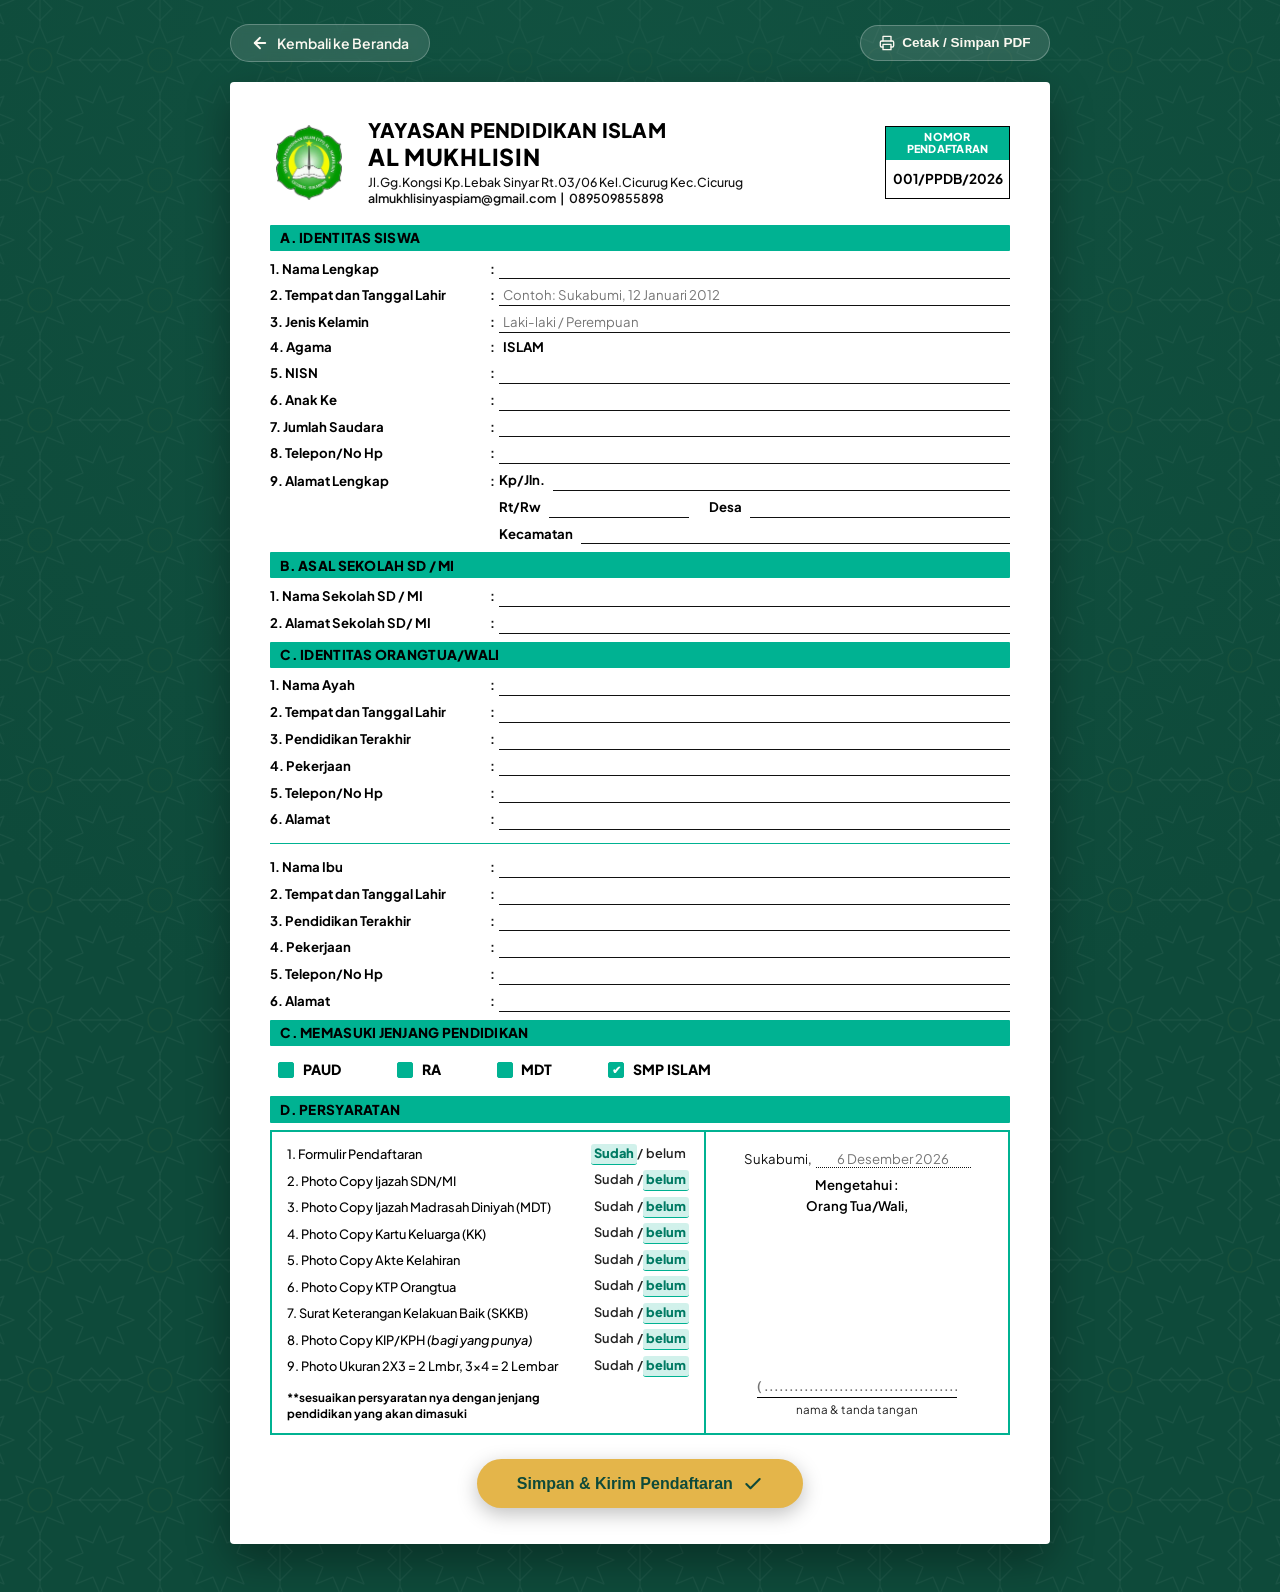
==== src/page2/isiFormulir.html @ 401a6e18 "feat: implement responsive landing page, transition page, and PPDB registration form" ====
<!DOCTYPE html>
<html lang="id">
<head>
  <meta charset="UTF-8">
  <meta name="viewport" content="width=device-width, initial-scale=1.0">
  <title>Formulir Pendaftaran - Yayasan Pendidikan Islam Al Mukhlisin</title>
  
  <!-- Favicon -->
  <link rel="icon" type="image/png" href="../../asset/img/logo.png">

  <!-- Google Fonts: Plus Jakarta Sans -->
  <link rel="preconnect" href="https://fonts.googleapis.com">
  <link rel="preconnect" href="https://fonts.gstatic.com" crossorigin>
  <link href="https://fonts.googleapis.com/css2?family=Plus+Jakarta+Sans:wght@400;500;600;700;800;900&display=swap" rel="stylesheet">

  <!-- CSS Eksternal (style2.css) -->
  <link rel="stylesheet" href="../css/style2.css">
</head>
<body>

  <!-- Top Action Bar (Navigasi Kembali & Tombol Cetak) -->
  <div class="top-action-bar">
    <a href="pendaftaran.html?to=index" class="btn-nav-back">
      <svg width="18" height="18" viewBox="0 0 24 24" fill="none" stroke="currentColor" stroke-width="2.5" stroke-linecap="round" stroke-linejoin="round">
        <line x1="19" y1="12" x2="5" y2="12"></line>
        <polyline points="12 19 5 12 12 5"></polyline>
      </svg>
      <span>Kembali ke Beranda</span>
    </a>

    <div class="top-right-actions">
      <button type="button" class="btn-print" onclick="window.print()">
        <svg width="16" height="16" viewBox="0 0 24 24" fill="none" stroke="currentColor" stroke-width="2" stroke-linecap="round" stroke-linejoin="round">
          <polyline points="6 9 6 2 18 2 18 9"></polyline>
          <path d="M6 18H4a2 2 0 0 1-2-2v-5a2 2 0 0 1 2-2h16a2 2 0 0 1 2 2v5a2 2 0 0 1-2 2h-2"></path>
          <rect x="6" y="14" width="12" height="8"></rect>
        </svg>
        <span>Cetak / Simpan PDF</span>
      </button>
    </div>
  </div>

  <!-- Formulir Fisik (Kertas Putih 1:1 Sesuai Format Gambar) -->
  <form id="ppdbPaperForm" class="paper-form">

    <!-- =======================================================================
         KOP FORMULIR
         ======================================================================= -->
    <header class="kop-header">
      <!-- Logo Yayasan (Kiri) -->
      <div class="kop-logo-box">
        <img
          src="../../asset/img/logo.png"
          alt="Logo Yayasan Al Mukhlisin"
          class="kop-logo"
          onerror="this.onerror=null; this.src='../../asset/img/logo_clean.png';"
        >
      </div>

      <!-- Teks KOP (Rata Kiri di Sebelah Logo Sesuai Gambar) -->
      <div class="kop-text-box">
        <h1 class="kop-title-1">YAYASAN PENDIDIKAN ISLAM</h1>
        <h2 class="kop-title-2">AL MUKHLISIN</h2>
        <p class="kop-address">Jl.Gg.Kongsi Kp.Lebak Sinyar Rt.03/06 Kel.Cicurug Kec.Cicurug</p>
        <p class="kop-contact">almukhlisinyaspiam@gmail.com &nbsp;|&nbsp; 089509855898</p>
      </div>

      <!-- Kotak Nomor Pendaftaran (Kanan) -->
      <div class="kop-no-box">
        <div class="kop-no-title">NOMOR<br>PENDAFTARAN</div>
        <div class="kop-no-field">
          <input type="text" id="noPendaftaran" name="noPendaftaran" class="kop-no-input" placeholder="Otomatis" value="001/PPDB/2026">
        </div>
      </div>
    </header>

    <!-- =======================================================================
         A. IDENTITAS SISWA
         ======================================================================= -->
    <div class="section-banner">A. IDENTITAS SISWA</div>
    <div class="form-table">
      <!-- 1. Nama Lengkap -->
      <div class="form-row">
        <div class="form-num-label">1. Nama Lengkap</div>
        <div class="form-colon">:</div>
        <div class="form-input-cell">
          <input type="text" id="namaSiswa" name="namaSiswa" class="line-input" required>
        </div>
      </div>

      <!-- 2. Tempat dan Tanggal Lahir -->
      <div class="form-row">
        <div class="form-num-label">2. Tempat dan Tanggal Lahir</div>
        <div class="form-colon">:</div>
        <div class="form-input-cell">
          <input type="text" id="ttlSiswa" name="ttlSiswa" class="line-input" placeholder="Contoh: Sukabumi, 12 Januari 2012" required>
        </div>
      </div>

      <!-- 3. Jenis Kelamin -->
      <div class="form-row">
        <div class="form-num-label">3. Jenis Kelamin</div>
        <div class="form-colon">:</div>
        <div class="form-input-cell">
          <input type="text" id="jkSiswa" name="jkSiswa" class="line-input" placeholder="Laki-laki / Perempuan" required>
        </div>
      </div>

      <!-- 4. Agama -->
      <div class="form-row">
        <div class="form-num-label">4. Agama</div>
        <div class="form-colon">:</div>
        <div class="form-input-cell">
          <span class="line-static">ISLAM</span>
        </div>
      </div>

      <!-- 5. NISN -->
      <div class="form-row">
        <div class="form-num-label">5. NISN</div>
        <div class="form-colon">:</div>
        <div class="form-input-cell">
          <input type="text" id="nisnSiswa" name="nisnSiswa" class="line-input">
        </div>
      </div>

      <!-- 6. Anak Ke -->
      <div class="form-row">
        <div class="form-num-label">6. Anak Ke</div>
        <div class="form-colon">:</div>
        <div class="form-input-cell">
          <input type="text" id="anakKe" name="anakKe" class="line-input">
        </div>
      </div>

      <!-- 7. Jumlah Saudara -->
      <div class="form-row">
        <div class="form-num-label">7. Jumlah Saudara</div>
        <div class="form-colon">:</div>
        <div class="form-input-cell">
          <input type="text" id="jmlSaudara" name="jmlSaudara" class="line-input">
        </div>
      </div>

      <!-- 8. Telepon/No Hp -->
      <div class="form-row">
        <div class="form-num-label">8. Telepon/No Hp</div>
        <div class="form-colon">:</div>
        <div class="form-input-cell">
          <input type="tel" id="telpSiswa" name="telpSiswa" class="line-input" required>
        </div>
      </div>

      <!-- 9. Alamat Lengkap -->
      <div class="form-row" style="align-items: flex-start;">
        <div class="form-num-label" style="padding-top: 0.15rem;">9. Alamat Lengkap</div>
        <div class="form-colon" style="padding-top: 0.15rem;">:</div>
        <div class="form-input-cell">
          <div class="address-subrows">
            <div class="address-subrow">
              <span class="addr-label">Kp/Jln.</span>
              <input type="text" id="alamatKpJln" name="alamatKpJln" class="line-input" required>
            </div>
            <div class="address-subrow">
              <span class="addr-label">Rt/Rw</span>
              <input type="text" id="alamatRtRw" name="alamatRtRw" class="line-input line-rtrw">
              <span class="addr-label addr-label-desa">Desa</span>
              <input type="text" id="alamatDesa" name="alamatDesa" class="line-input" required>
            </div>
            <div class="address-subrow">
              <span class="addr-label">Kecamatan</span>
              <input type="text" id="alamatKec" name="alamatKec" class="line-input" required>
            </div>
          </div>
        </div>
      </div>
    </div>

    <!-- =======================================================================
         B. ASAL SEKOLAH SD / MI
         ======================================================================= -->
    <div class="section-banner">B. ASAL SEKOLAH SD / MI</div>
    <div class="form-table">
      <div class="form-row">
        <div class="form-num-label">1. Nama Sekolah SD / MI</div>
        <div class="form-colon">:</div>
        <div class="form-input-cell">
          <input type="text" id="asalSekolahNama" name="asalSekolahNama" class="line-input">
        </div>
      </div>
      <div class="form-row">
        <div class="form-num-label">2. Alamat Sekolah SD/ MI</div>
        <div class="form-colon">:</div>
        <div class="form-input-cell">
          <input type="text" id="asalSekolahAlamat" name="asalSekolahAlamat" class="line-input">
        </div>
      </div>
    </div>

    <!-- =======================================================================
         C. IDENTITAS ORANGTUA/WALI
         ======================================================================= -->
    <div class="section-banner">C. IDENTITAS ORANGTUA/WALI</div>
    <div class="form-table">
      <!-- Ayah -->
      <div class="form-row">
        <div class="form-num-label">1. Nama Ayah</div>
        <div class="form-colon">:</div>
        <div class="form-input-cell">
          <input type="text" id="namaAyah" name="namaAyah" class="line-input" required>
        </div>
      </div>
      <div class="form-row">
        <div class="form-num-label">2. Tempat dan Tanggal Lahir</div>
        <div class="form-colon">:</div>
        <div class="form-input-cell">
          <input type="text" id="ttlAyah" name="ttlAyah" class="line-input">
        </div>
      </div>
      <div class="form-row">
        <div class="form-num-label">3. Pendidikan Terakhir</div>
        <div class="form-colon">:</div>
        <div class="form-input-cell">
          <input type="text" id="pendidikanAyah" name="pendidikanAyah" class="line-input">
        </div>
      </div>
      <div class="form-row">
        <div class="form-num-label">4. Pekerjaan</div>
        <div class="form-colon">:</div>
        <div class="form-input-cell">
          <input type="text" id="pekerjaanAyah" name="pekerjaanAyah" class="line-input">
        </div>
      </div>
      <div class="form-row">
        <div class="form-num-label">5. Telepon/No Hp</div>
        <div class="form-colon">:</div>
        <div class="form-input-cell">
          <input type="tel" id="telpAyah" name="telpAyah" class="line-input" required>
        </div>
      </div>
      <div class="form-row">
        <div class="form-num-label">6. Alamat</div>
        <div class="form-colon">:</div>
        <div class="form-input-cell">
          <input type="text" id="alamatAyah" name="alamatAyah" class="line-input">
        </div>
      </div>

      <!-- Garis Pemisah Teal Antara Ayah & Ibu Sesuai Gambar -->
      <hr class="parent-divider">

      <!-- Ibu -->
      <div class="form-row">
        <div class="form-num-label">1. Nama Ibu</div>
        <div class="form-colon">:</div>
        <div class="form-input-cell">
          <input type="text" id="namaIbu" name="namaIbu" class="line-input" required>
        </div>
      </div>
      <div class="form-row">
        <div class="form-num-label">2. Tempat dan Tanggal Lahir</div>
        <div class="form-colon">:</div>
        <div class="form-input-cell">
          <input type="text" id="ttlIbu" name="ttlIbu" class="line-input">
        </div>
      </div>
      <div class="form-row">
        <div class="form-num-label">3. Pendidikan Terakhir</div>
        <div class="form-colon">:</div>
        <div class="form-input-cell">
          <input type="text" id="pendidikanIbu" name="pendidikanIbu" class="line-input">
        </div>
      </div>
      <div class="form-row">
        <div class="form-num-label">4. Pekerjaan</div>
        <div class="form-colon">:</div>
        <div class="form-input-cell">
          <input type="text" id="pekerjaanIbu" name="pekerjaanIbu" class="line-input">
        </div>
      </div>
      <div class="form-row">
        <div class="form-num-label">5. Telepon/No Hp</div>
        <div class="form-colon">:</div>
        <div class="form-input-cell">
          <input type="tel" id="telpIbu" name="telpIbu" class="line-input">
        </div>
      </div>
      <div class="form-row">
        <div class="form-num-label">6. Alamat</div>
        <div class="form-colon">:</div>
        <div class="form-input-cell">
          <input type="text" id="alamatIbu" name="alamatIbu" class="line-input">
        </div>
      </div>
    </div>

    <!-- =======================================================================
         C. MEMASUKI JENJANG PENDIDIKAN
         ======================================================================= -->
    <div class="section-banner">C. MEMASUKI JENJANG PENDIDIKAN</div>
    <div class="jenjang-checkbox-row">
      <label class="jenjang-item">
        <input type="checkbox" name="jenjang[]" value="PAUD" class="jenjang-checkbox">
        <span class="teal-square"></span>
        <span class="jenjang-text">PAUD</span>
      </label>
      <label class="jenjang-item">
        <input type="checkbox" name="jenjang[]" value="RA" class="jenjang-checkbox">
        <span class="teal-square"></span>
        <span class="jenjang-text">RA</span>
      </label>
      <label class="jenjang-item">
        <input type="checkbox" name="jenjang[]" value="MDT" class="jenjang-checkbox">
        <span class="teal-square"></span>
        <span class="jenjang-text">MDT</span>
      </label>
      <label class="jenjang-item">
        <input type="checkbox" name="jenjang[]" value="SMP ISLAM" class="jenjang-checkbox" checked>
        <span class="teal-square"></span>
        <span class="jenjang-text">SMP ISLAM</span>
      </label>
    </div>

    <!-- =======================================================================
         D. PERSYARATAN & TANDA TANGAN (BINGKAI TEAL 1:1)
         ======================================================================= -->
    <div class="section-banner">D. PERSYARATAN</div>
    <div class="persyaratan-wrapper">
      
      <!-- Kolom Kiri: Daftar Persyaratan Dokumen -->
      <div class="persyaratan-list-col">
        <div class="persyaratan-items-box">
          <div class="syarat-item">
            <span class="syarat-name">1. Formulir Pendaftaran</span>
            <div class="syarat-status-group" data-target="syarat_1">
              <input type="hidden" name="syarat_1" id="syarat_1" value="Sudah">
              <span class="status-choice active" data-val="Sudah">Sudah</span>/<span class="status-choice" data-val="belum">belum</span>
            </div>
          </div>
          <div class="syarat-item">
            <span class="syarat-name">2. Photo Copy Ijazah SDN/MI</span>
            <div class="syarat-status-group" data-target="syarat_2">
              <input type="hidden" name="syarat_2" id="syarat_2" value="belum">
              <span class="status-choice" data-val="Sudah">Sudah</span>/<span class="status-choice active" data-val="belum">belum</span>
            </div>
          </div>
          <div class="syarat-item">
            <span class="syarat-name">3. Photo Copy Ijazah Madrasah Diniyah (MDT)</span>
            <div class="syarat-status-group" data-target="syarat_3">
              <input type="hidden" name="syarat_3" id="syarat_3" value="belum">
              <span class="status-choice" data-val="Sudah">Sudah</span>/<span class="status-choice active" data-val="belum">belum</span>
            </div>
          </div>
          <div class="syarat-item">
            <span class="syarat-name">4. Photo Copy Kartu Keluarga (KK)</span>
            <div class="syarat-status-group" data-target="syarat_4">
              <input type="hidden" name="syarat_4" id="syarat_4" value="belum">
              <span class="status-choice" data-val="Sudah">Sudah</span>/<span class="status-choice active" data-val="belum">belum</span>
            </div>
          </div>
          <div class="syarat-item">
            <span class="syarat-name">5. Photo Copy Akte Kelahiran</span>
            <div class="syarat-status-group" data-target="syarat_5">
              <input type="hidden" name="syarat_5" id="syarat_5" value="belum">
              <span class="status-choice" data-val="Sudah">Sudah</span>/<span class="status-choice active" data-val="belum">belum</span>
            </div>
          </div>
          <div class="syarat-item">
            <span class="syarat-name">6. Photo Copy KTP Orangtua</span>
            <div class="syarat-status-group" data-target="syarat_6">
              <input type="hidden" name="syarat_6" id="syarat_6" value="belum">
              <span class="status-choice" data-val="Sudah">Sudah</span>/<span class="status-choice active" data-val="belum">belum</span>
            </div>
          </div>
          <div class="syarat-item">
            <span class="syarat-name">7. Surat Keterangan Kelakuan Baik (SKKB)</span>
            <div class="syarat-status-group" data-target="syarat_7">
              <input type="hidden" name="syarat_7" id="syarat_7" value="belum">
              <span class="status-choice" data-val="Sudah">Sudah</span>/<span class="status-choice active" data-val="belum">belum</span>
            </div>
          </div>
          <div class="syarat-item">
            <span class="syarat-name">8. Photo Copy KIP/KPH <em>(bagi yang punya)</em></span>
            <div class="syarat-status-group" data-target="syarat_8">
              <input type="hidden" name="syarat_8" id="syarat_8" value="belum">
              <span class="status-choice" data-val="Sudah">Sudah</span>/<span class="status-choice active" data-val="belum">belum</span>
            </div>
          </div>
          <div class="syarat-item">
            <span class="syarat-name">9. Photo Ukuran 2X3 = 2 Lmbr, 3x4 = 2 Lembar</span>
            <div class="syarat-status-group" data-target="syarat_9">
              <input type="hidden" name="syarat_9" id="syarat_9" value="belum">
              <span class="status-choice" data-val="Sudah">Sudah</span>/<span class="status-choice active" data-val="belum">belum</span>
            </div>
          </div>
        </div>

        <p class="syarat-note">
          **sesuaikan persyaratan nya dengan jenjang<br>pendidikan yang akan dimasuki
        </p>
      </div>

      <!-- Kolom Kanan: Pengesahan & Tanda Tangan Orang Tua/Wali -->
      <div class="signature-col">
        <div class="ttd-header-group">
          <div class="ttd-date-row">
            <span>Sukabumi, </span>
            <input type="text" id="ttdTanggal" name="ttdTanggal" class="ttd-date-input" placeholder="................................ 2026">
          </div>
          <p class="ttd-title">Mengetahui :</p>
          <p class="ttd-role">Orang Tua/Wali,</p>
        </div>

        <div class="ttd-space"></div>

        <div class="ttd-footer-group">
          <input type="text" id="ttdNamaOrtu" name="ttdNamaOrtu" class="ttd-name-input" placeholder="( .................................................... )">
          <hr class="ttd-line">
          <span class="ttd-caption">nama &amp; tanda tangan</span>
        </div>
      </div>

    </div>

    <!-- Tombol Kirim Formulir Online di Bawah Kertas (Tersembunyi Saat Dicetak) -->
    <div class="form-footer-actions">
      <button type="submit" class="btn-submit-form">
        <span>Simpan &amp; Kirim Pendaftaran</span>
        <svg width="20" height="20" viewBox="0 0 24 24" fill="none" stroke="currentColor" stroke-width="2.5" stroke-linecap="round" stroke-linejoin="round">
          <polyline points="20 6 9 17 4 12"></polyline>
        </svg>
      </button>
    </div>

  </form>

  <!-- JavaScript Eksternal (page2.js) -->
  <script src="../js/page2.js"></script>
</body>
</html>
---- src/css/style2.css ----
/* ==========================================================================
   Yayasan Pendidikan Islam Al Mukhlisin - Formulir PPDB
   File: src/css/style2.css
   Cocok 1:1 dengan Format Fisik Formulir Pendaftaran Al Mukhlisin
   ========================================================================== */

:root {
  --color-primary: #0E4A3A;
  --color-teal: #00B292;
  --color-teal-dark: #008f75;
  --color-gold: #E4B54A;
  --color-gold-hover: #d2a339;
  --color-ivory: #FBF8F0;
  --color-text: #111111;
  --font-main: 'Plus Jakarta Sans', Arial, -apple-system, sans-serif;
}

*, *::before, *::after {
  box-sizing: border-box;
  margin: 0;
  padding: 0;
}

body {
  font-family: var(--font-main);
  background-color: var(--color-primary);
  background-image: 
    radial-gradient(circle at 50% 10%, rgba(22, 91, 73, 0.45) 0%, transparent 60%),
    url("data:image/svg+xml,%3Csvg xmlns='http://www.w3.org/2000/svg' width='120' height='120' viewBox='0 0 120 120'%3E%3Cdefs%3E%3Cstyle%3E.p%7Bfill:none;stroke:rgba(255,255,255,0.05);stroke-width:1.2;stroke-linejoin:round;%7D.a%7Bfill:none;stroke:rgba(228,181,74,0.06);stroke-width:1.2;%7D%3C/style%3E%3C/defs%3E%3Cpolygon points='60,26 67.07,42.93 84,36 77.07,52.93 94,60 77.07,67.07 84,84 67.07,77.07 60,94 52.93,77.07 36,84 42.93,67.07 26,60 42.93,52.93 36,36 52.93,42.93' class='p'/%3E%3Ccircle cx='60' cy='60' r='12' class='a'/%3E%3Cpolygon points='0,-34 7.07,-17.07 24,-24 17.07,-7.07 34,0 17.07,7.07 24,24 7.07,17.07 0,34 -7.07,17.07 -24,24 -17.07,7.07 -34,0 -17.07,-7.07 -24,-24 -7.07,-17.07' class='p'/%3E%3Cpolygon points='120,-34 127.07,-17.07 144,-24 137.07,-7.07 154,0 137.07,7.07 144,24 127.07,17.07 120,34 112.93,17.07 96,24 102.93,7.07 86,0 102.93,-7.07 96,-24 112.93,-17.07' class='p'/%3E%3Cpolygon points='0,86 7.07,102.93 24,96 17.07,112.93 34,120 17.07,127.07 24,144 7.07,137.07 0,154 -7.07,137.07 -24,144 -17.07,127.07 -34,120 -17.07,112.93 -24,96 -7.07,102.93' class='p'/%3E%3Cpolygon points='120,86 127.07,102.93 144,96 137.07,112.93 154,120 137.07,127.07 144,144 127.07,137.07 120,154 112.93,137.07 96,144 102.93,127.07 86,120 102.93,112.93 96,96 112.93,102.93' class='p'/%3E%3Crect x='51.5' y='0' width='17' height='17' transform='rotate(45 60 8.5)' class='p'/%3E%3Crect x='51.5' y='103' width='17' height='17' transform='rotate(45 60 111.5)' class='p'/%3E%3Crect x='0' y='51.5' width='17' height='17' transform='rotate(45 8.5 60)' class='p'/%3E%3Crect x='103' y='51.5' width='17' height='17' transform='rotate(45 111.5 60)' class='p'/%3E%3Cline x1='60' y1='26' x2='60' y2='0' class='p'/%3E%3Cline x1='60' y1='94' x2='60' y2='120' class='p'/%3E%3Cline x1='26' y1='60' x2='0' y2='60' class='p'/%3E%3Cline x1='94' y1='60' x2='120' y2='60' class='p'/%3E%3C/svg%3E");
  background-repeat: no-repeat, repeat;
  background-position: center, center top;
  background-size: cover, 120px 120px;
  color: var(--color-text);
  min-height: 100vh;
  padding: 1.5rem 1rem 3rem;
  display: flex;
  flex-direction: column;
  align-items: center;
}

/* ==========================================================================
   Top Action Bar (Kembali ke Beranda & Cetak)
   ========================================================================== */
.top-action-bar {
  width: 100%;
  max-width: 820px;
  display: flex;
  align-items: center;
  justify-content: space-between;
  margin-bottom: 1.25rem;
  gap: 1rem;
}

.btn-nav-back {
  display: inline-flex;
  align-items: center;
  gap: 0.5rem;
  background: rgba(255, 255, 255, 0.12);
  color: var(--color-ivory);
  border: 1px solid rgba(255, 255, 255, 0.25);
  padding: 0.55rem 1.25rem;
  border-radius: 9999px;
  font-size: 0.875rem;
  font-weight: 600;
  text-decoration: none;
  backdrop-filter: blur(6px);
  transition: all 0.2s ease;
}

.btn-nav-back:hover {
  background: rgba(228, 181, 74, 0.2);
  border-color: var(--color-gold);
  color: var(--color-gold);
  transform: translateX(-2px);
}

.top-right-actions {
  display: flex;
  align-items: center;
  gap: 0.75rem;
}

.btn-print {
  display: inline-flex;
  align-items: center;
  gap: 0.45rem;
  background: rgba(255, 255, 255, 0.12);
  color: var(--color-ivory);
  border: 1px solid rgba(255, 255, 255, 0.25);
  padding: 0.55rem 1.15rem;
  border-radius: 9999px;
  font-size: 0.85rem;
  font-weight: 600;
  cursor: pointer;
  transition: all 0.2s ease;
}

.btn-print:hover {
  background: rgba(255, 255, 255, 0.22);
}

/* ==========================================================================
   Lembaran Kertas Formulir (Printable Paper Sheet)
   ========================================================================== */
.paper-form {
  width: 100%;
  max-width: 820px;
  background: #FFFFFF;
  color: #111111;
  border-radius: 4px;
  padding: 2.25rem 2.5rem;
  box-shadow: 0 16px 40px rgba(0, 0, 0, 0.35);
  font-size: 0.875rem;
  line-height: 1.4;
}

/* ==========================================================================
   KOP FORMULIR
   ========================================================================== */
.kop-header {
  display: flex;
  align-items: center;
  justify-content: space-between;
  gap: 1.25rem;
  padding-bottom: 0.65rem;
  margin-bottom: 0.35rem;
}

.kop-logo-box {
  flex-shrink: 0;
  width: 78px;
  height: 78px;
  display: flex;
  align-items: center;
  justify-content: center;
}

.kop-logo {
  width: 75px;
  height: 75px;
  object-fit: contain;
}

.kop-text-box {
  flex: 1;
  text-align: left;
}

.kop-title-1 {
  font-size: 1.25rem;
  font-weight: 800;
  letter-spacing: 0.01em;
  line-height: 1.15;
  color: #000000;
}

.kop-title-2 {
  font-size: 1.45rem;
  font-weight: 900;
  letter-spacing: 0.03em;
  color: #000000;
  margin-bottom: 0.15rem;
}

.kop-address {
  font-size: 0.775rem;
  font-weight: 500;
  color: #111111;
  line-height: 1.25;
}

.kop-contact {
  font-size: 0.775rem;
  font-weight: 600;
  color: #111111;
  line-height: 1.25;
}

/* Kotak Nomor Pendaftaran */
.kop-no-box {
  flex-shrink: 0;
  width: 125px;
  border: 1.5px solid #000000;
  text-align: center;
}

.kop-no-title {
  background-color: var(--color-teal);
  color: #FFFFFF;
  font-size: 0.68rem;
  font-weight: 800;
  padding: 0.25rem 0.25rem;
  line-height: 1.15;
  letter-spacing: 0.02em;
}

.kop-no-field {
  padding: 0.4rem 0.25rem;
  height: 38px;
  display: flex;
  align-items: center;
  justify-content: center;
  background: #FFFFFF;
}

.kop-no-input {
  width: 100%;
  border: none;
  background: transparent;
  text-align: center;
  font-family: inherit;
  font-size: 0.85rem;
  font-weight: 700;
  outline: none;
  color: #000000;
}

/* ==========================================================================
   SECTION BANNER (TEAL BAR)
   ========================================================================== */
.section-banner {
  background-color: var(--color-teal);
  color: #000000;
  font-size: 0.85rem;
  font-weight: 800;
  padding: 0.22rem 0.65rem;
  letter-spacing: 0.02em;
  margin-top: 0.5rem;
  margin-bottom: 0.45rem;
  border-radius: 1px;
}

/* ==========================================================================
   TABEL BARIS INPUT FORM
   ========================================================================== */
.form-table {
  width: 100%;
  display: flex;
  flex-direction: column;
  gap: 0.35rem;
  margin-bottom: 0.4rem;
}

.form-row {
  display: flex;
  align-items: baseline;
  width: 100%;
  font-size: 0.825rem;
}

.form-num-label {
  display: flex;
  width: 215px;
  flex-shrink: 0;
  font-weight: 700;
  color: #000000;
}

.form-colon {
  width: 14px;
  flex-shrink: 0;
  font-weight: 700;
  text-align: center;
}

.form-input-cell {
  flex: 1;
  display: flex;
  align-items: baseline;
}

/* Garis Input Bergaris Bawah (Underline Input) */
.line-input {
  width: 100%;
  border: none;
  border-bottom: 1px solid #111111;
  background: transparent;
  font-family: inherit;
  font-size: 0.825rem;
  padding: 0.1rem 0.25rem;
  outline: none;
  color: #000000;
}

.line-input:focus {
  border-bottom: 1.5px solid var(--color-teal);
  background-color: rgba(0, 178, 146, 0.04);
}

.line-static {
  font-weight: 700;
  padding-left: 0.25rem;
  color: #000000;
}

/* Baris Alamat Bertingkat */
.address-subrows {
  width: 100%;
  display: flex;
  flex-direction: column;
  gap: 0.35rem;
}

.address-subrow {
  display: flex;
  align-items: baseline;
  gap: 0.5rem;
  width: 100%;
}

.addr-label {
  font-weight: 700;
  flex-shrink: 0;
  font-size: 0.825rem;
  color: #000000;
}

.line-rtrw {
  max-width: 140px;
}

.addr-label-desa {
  margin-left: 0.75rem;
}

/* Garis Pemisah Antara Ayah & Ibu (Teal Sesuai Gambar) */
.parent-divider {
  border: none;
  border-top: 1.5px solid var(--color-teal);
  margin: 0.45rem 0;
}

/* ==========================================================================
   PILIHAN JENJANG PENDIDIKAN
   ========================================================================== */
.jenjang-checkbox-row {
  display: flex;
  align-items: center;
  justify-content: flex-start;
  gap: 3.5rem;
  padding: 0.45rem 0.5rem 0.55rem;
  margin-bottom: 0.4rem;
}

.jenjang-item {
  display: inline-flex;
  align-items: center;
  gap: 0.55rem;
  cursor: pointer;
  font-weight: 800;
  font-size: 0.875rem;
  user-select: none;
}

.jenjang-checkbox {
  display: none;
}

.teal-square {
  width: 16px;
  height: 16px;
  background-color: var(--color-teal);
  border: 1.5px solid var(--color-teal);
  border-radius: 2px;
  display: inline-flex;
  align-items: center;
  justify-content: center;
  position: relative;
  transition: all 0.15s ease;
}

.jenjang-checkbox:checked + .teal-square::after {
  content: '✔';
  color: #FFFFFF;
  font-size: 11px;
  font-weight: 900;
  line-height: 1;
}

.jenjang-item:hover .teal-square {
  box-shadow: 0 0 0 2px rgba(0, 178, 146, 0.25);
}

.jenjang-text {
  color: #000000;
}

/* ==========================================================================
   BAGIAN PERSYARATAN & TANDA TANGAN (BINGKAI TEAL 1:1 DUA KOLOM)
   ========================================================================== */
.persyaratan-wrapper {
  display: grid;
  grid-template-columns: 1.35fr 0.95fr;
  border: 2px solid var(--color-teal);
  margin-top: 0.45rem;
  margin-bottom: 0.5rem;
  min-height: 280px;
}

.persyaratan-list-col {
  padding: 0.75rem 0.95rem;
  display: flex;
  flex-direction: column;
  justify-content: space-between;
}

.persyaratan-items-box {
  display: flex;
  flex-direction: column;
  gap: 0.35rem;
}

.syarat-item {
  display: flex;
  align-items: center;
  justify-content: space-between;
  font-size: 0.8rem;
  gap: 0.75rem;
}

.syarat-name {
  color: #000000;
  line-height: 1.25;
  font-weight: 500;
}

/* Pilihan Sudah/belum Interaktif */
.syarat-status-group {
  font-size: 0.8rem;
  font-weight: 600;
  cursor: pointer;
  user-select: none;
  white-space: nowrap;
  color: #222222;
}

.status-choice {
  display: inline-block;
  padding: 1px 3px;
  border-radius: 3px;
  transition: all 0.15s ease;
  cursor: pointer;
}

.status-choice.active {
  background-color: rgba(0, 178, 146, 0.18);
  color: #007a63;
  font-weight: 800;
  border-bottom: 1.5px solid var(--color-teal);
}

.status-choice:hover {
  color: var(--color-teal);
}

.syarat-note {
  font-size: 0.725rem;
  font-weight: 700;
  color: #000000;
  margin-top: 0.85rem;
  line-height: 1.35;
}

/* Kolom Tanda Tangan */
.signature-col {
  border-left: 2px solid var(--color-teal);
  padding: 1.15rem 1rem 0.95rem;
  display: flex;
  flex-direction: column;
  align-items: center;
  text-align: center;
  font-size: 0.825rem;
  justify-content: space-between;
}

.ttd-header-group {
  width: 100%;
  display: flex;
  flex-direction: column;
  align-items: center;
}

.ttd-date-row {
  margin-bottom: 0.45rem;
  width: 100%;
  display: flex;
  align-items: baseline;
  justify-content: center;
  gap: 0.25rem;
}

.ttd-date-input {
  border: none;
  border-bottom: 1px dotted #111111;
  background: transparent;
  font-family: inherit;
  font-size: 0.825rem;
  width: 155px;
  outline: none;
  text-align: center;
  color: #000000;
}

.ttd-title {
  font-weight: 600;
  color: #000000;
  margin-bottom: 0.15rem;
}

.ttd-role {
  font-weight: 600;
  color: #000000;
}

.ttd-space {
  flex: 1;
  min-height: 45px;
}

.ttd-footer-group {
  width: 100%;
  display: flex;
  flex-direction: column;
  align-items: center;
}

.ttd-name-input {
  width: 200px;
  border: none;
  background: transparent;
  text-align: center;
  font-family: inherit;
  font-size: 0.825rem;
  font-weight: 600;
  outline: none;
  margin-bottom: 0.2rem;
  color: #000000;
}

.ttd-line {
  width: 200px;
  border: none;
  border-bottom: 1px solid #000000;
  margin-bottom: 0.25rem;
}

.ttd-caption {
  font-size: 0.725rem;
  color: #222222;
}

/* ==========================================================================
   Tombol Submit / Kirim Formulir Online di Bawah Kertas
   ========================================================================== */
.form-footer-actions {
  width: 100%;
  max-width: 820px;
  margin-top: 1.5rem;
  display: flex;
  justify-content: center;
}

.btn-submit-form {
  display: inline-flex;
  align-items: center;
  gap: 0.65rem;
  background-color: var(--color-gold);
  color: var(--color-primary);
  font-size: 1rem;
  font-weight: 800;
  padding: 0.9rem 2.5rem;
  border-radius: 9999px;
  border: none;
  cursor: pointer;
  box-shadow: 0 6px 20px rgba(0, 0, 0, 0.25);
  transition: all 0.2s ease;
}

.btn-submit-form:hover {
  background-color: var(--color-gold-hover);
  transform: translateY(-2px);
  box-shadow: 0 8px 24px rgba(228, 181, 74, 0.4);
}

/* ==========================================================================
   Gaya Khusus Cetak (@media print)
   ========================================================================== */
@media print {
  body {
    background: #FFFFFF !important;
    padding: 0 !important;
    margin: 0 !important;
  }
  .top-action-bar, .form-footer-actions {
    display: none !important;
  }
  .paper-form {
    box-shadow: none !important;
    padding: 0.75cm 1cm !important;
    max-width: 100% !important;
    width: 100% !important;
    border-radius: 0 !important;
  }
  .section-banner {
    -webkit-print-color-adjust: exact !important;
    print-color-adjust: exact !important;
    background-color: #00B292 !important;
    color: #000000 !important;
  }
  .kop-no-title {
    -webkit-print-color-adjust: exact !important;
    print-color-adjust: exact !important;
    background-color: #00B292 !important;
    color: #FFFFFF !important;
  }
  .teal-square {
    -webkit-print-color-adjust: exact !important;
    print-color-adjust: exact !important;
    background-color: #00B292 !important;
    border-color: #00B292 !important;
  }
  .persyaratan-wrapper {
    -webkit-print-color-adjust: exact !important;
    print-color-adjust: exact !important;
    border-color: #00B292 !important;
  }
  .signature-col {
    -webkit-print-color-adjust: exact !important;
    print-color-adjust: exact !important;
    border-left-color: #00B292 !important;
  }
  .parent-divider {
    -webkit-print-color-adjust: exact !important;
    print-color-adjust: exact !important;
    border-top-color: #00B292 !important;
  }
  .line-input {
    border-bottom: 1px solid #000000 !important;
  }
}

/* Responsive di Layar Kecil */
@media (max-width: 768px) {
  .paper-form {
    padding: 1.25rem 1rem;
  }
  .kop-header {
    flex-wrap: wrap;
    gap: 0.75rem;
  }
  .kop-text-box {
    order: 2;
    width: 100%;
    text-align: left;
  }
  .kop-no-box {
    order: 3;
    margin-left: auto;
  }
  .form-row {
    flex-direction: column;
    align-items: flex-start;
    gap: 0.15rem;
  }
  .form-colon {
    display: none;
  }
  .form-input-cell {
    width: 100%;
  }
  .jenjang-checkbox-row {
    flex-wrap: wrap;
    gap: 1.25rem;
  }
  .persyaratan-wrapper {
    grid-template-columns: 1fr;
  }
  .signature-col {
    border-left: none;
    border-top: 2px solid var(--color-teal);
    padding-top: 1.5rem;
  }
}
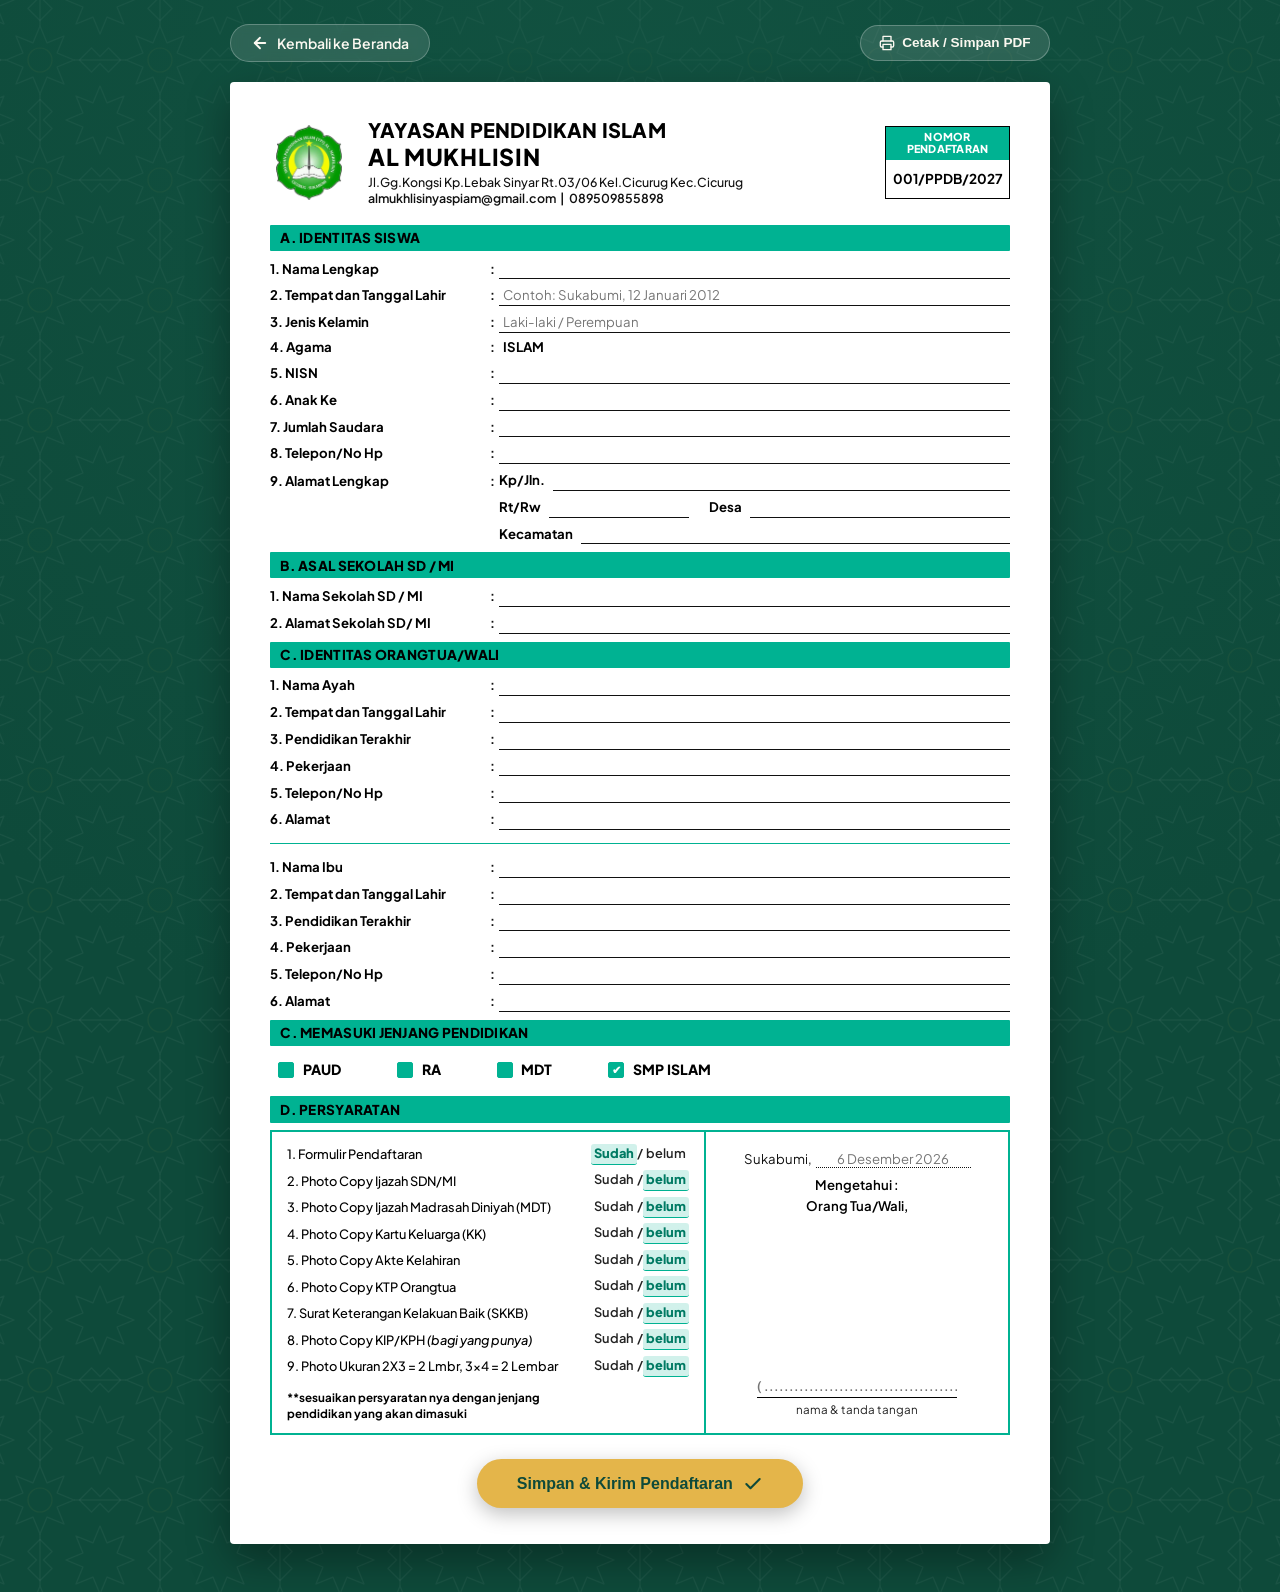
==== commit 546cc350: "update" ====
--- a/src/page2/isiFormulir.html
+++ b/src/page2/isiFormulir.html
@@ -69,7 +69,7 @@
       <div class="kop-no-box">
         <div class="kop-no-title">NOMOR<br>PENDAFTARAN</div>
         <div class="kop-no-field">
-          <input type="text" id="noPendaftaran" name="noPendaftaran" class="kop-no-input" placeholder="Otomatis" value="001/PPDB/2026">
+          <input type="text" id="noPendaftaran" name="noPendaftaran" class="kop-no-input" placeholder="Otomatis" value="001/PPDB/2027">
         </div>
       </div>
     </header>
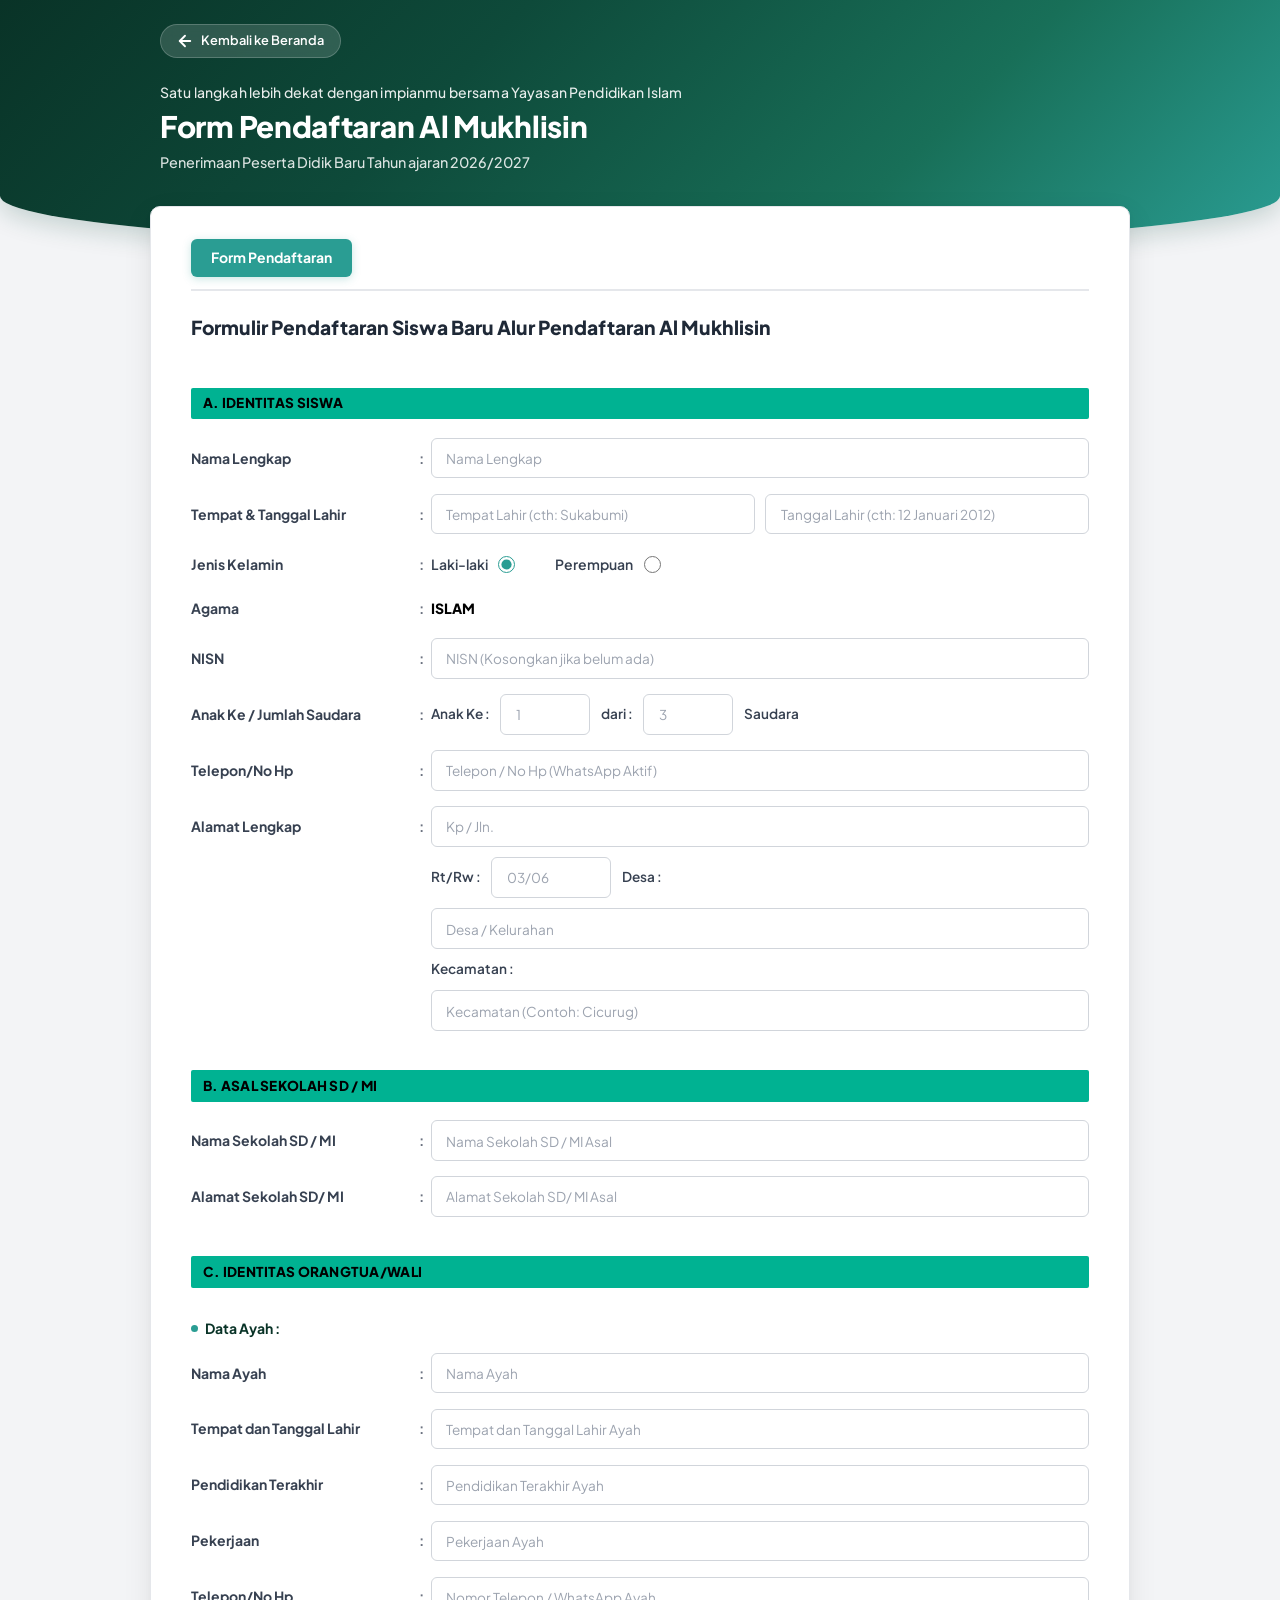
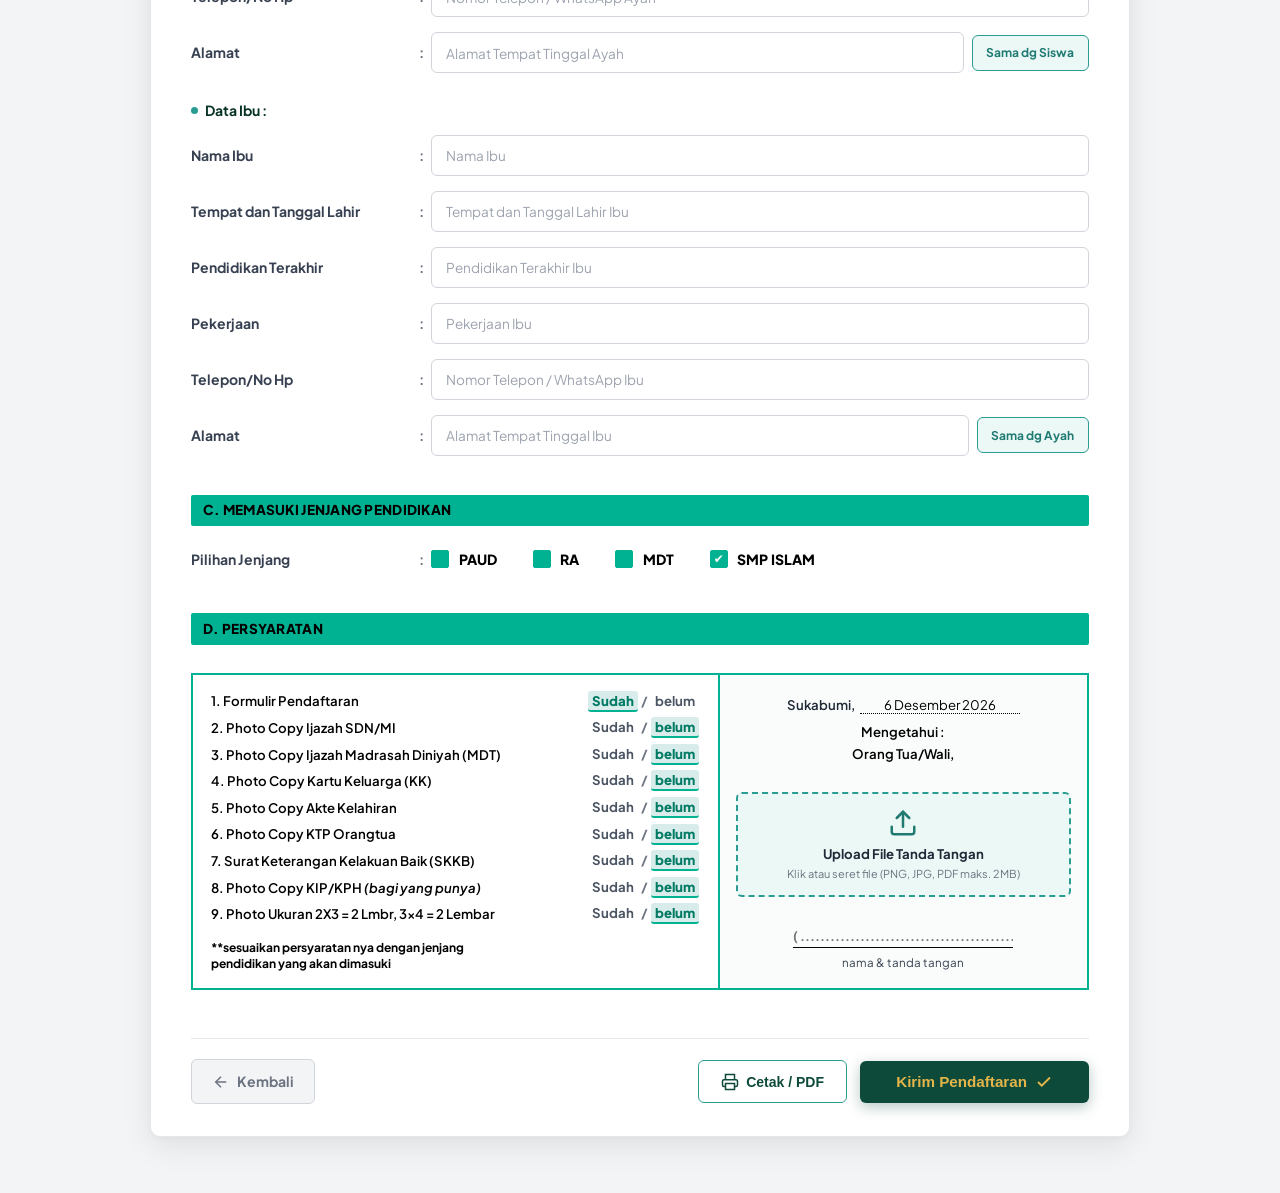
==== commit 3979b33f: "feat(ppdb): redesign isiFormulir UI and sync Google Sheets submission" ====
--- a/src/page2/isiFormulir.html
+++ b/src/page2/isiFormulir.html
@@ -3,7 +3,7 @@
 <head>
   <meta charset="UTF-8">
   <meta name="viewport" content="width=device-width, initial-scale=1.0">
-  <title>Formulir Pendaftaran - Yayasan Pendidikan Islam Al Mukhlisin</title>
+  <title>Form Pendaftaran Al Mukhlisin - Penerimaan Peserta Didik Baru</title>
   
   <!-- Favicon -->
   <link rel="icon" type="image/png" href="../../asset/img/logo.png">
@@ -16,423 +16,615 @@
   <!-- CSS Eksternal (style2.css) -->
   <link rel="stylesheet" href="../css/style2.css">
 </head>
-<body>
-
-  <!-- Top Action Bar (Navigasi Kembali & Tombol Cetak) -->
-  <div class="top-action-bar">
-    <a href="pendaftaran.html?to=index" class="btn-nav-back">
-      <svg width="18" height="18" viewBox="0 0 24 24" fill="none" stroke="currentColor" stroke-width="2.5" stroke-linecap="round" stroke-linejoin="round">
-        <line x1="19" y1="12" x2="5" y2="12"></line>
-        <polyline points="12 19 5 12 12 5"></polyline>
-      </svg>
-      <span>Kembali ke Beranda</span>
-    </a>
-
-    <div class="top-right-actions">
-      <button type="button" class="btn-print" onclick="window.print()">
-        <svg width="16" height="16" viewBox="0 0 24 24" fill="none" stroke="currentColor" stroke-width="2" stroke-linecap="round" stroke-linejoin="round">
-          <polyline points="6 9 6 2 18 2 18 9"></polyline>
-          <path d="M6 18H4a2 2 0 0 1-2-2v-5a2 2 0 0 1 2-2h16a2 2 0 0 1 2 2v5a2 2 0 0 1-2 2h-2"></path>
-          <rect x="6" y="14" width="12" height="8"></rect>
+<body class="bina-body">
+
+  <!-- =========================================================================
+       1. TOP CURVED BANNER (Sesuai Gaya Gambar 1 dengan Warna Dominan Web)
+       ========================================================================= -->
+  <header class="bina-hero-banner">
+    <div class="bina-banner-nav">
+      <a href="../../index.html" class="bina-back-link">
+        <svg width="18" height="18" viewBox="0 0 24 24" fill="none" stroke="currentColor" stroke-width="2.5" stroke-linecap="round" stroke-linejoin="round">
+          <line x1="19" y1="12" x2="5" y2="12"></line>
+          <polyline points="12 19 5 12 12 5"></polyline>
         </svg>
-        <span>Cetak / Simpan PDF</span>
-      </button>
+        <span>Kembali ke Beranda</span>
+      </a>
     </div>
-  </div>
-
-  <!-- Formulir Fisik (Kertas Putih 1:1 Sesuai Format Gambar) -->
-  <form id="ppdbPaperForm" class="paper-form">
-
-    <!-- =======================================================================
-         KOP FORMULIR
-         ======================================================================= -->
-    <header class="kop-header">
-      <!-- Logo Yayasan (Kiri) -->
-      <div class="kop-logo-box">
-        <img
-          src="../../asset/img/logo.png"
-          alt="Logo Yayasan Al Mukhlisin"
-          class="kop-logo"
-          onerror="this.onerror=null; this.src='../../asset/img/logo_clean.png';"
-        >
+
+    <div class="bina-banner-content">
+      <p class="bina-tagline">Satu langkah lebih dekat dengan impianmu bersama Yayasan Pendidikan Islam</p>
+      <h1 class="bina-title">Form Pendaftaran Al Mukhlisin</h1>
+      <p class="bina-subline">Penerimaan Peserta Didik Baru Tahun ajaran 2026/2027</p>
+    </div>
+
+    <!-- Bentuk Kurva Lengkung Bawah Khas Gambar 1 -->
+    <div class="bina-curved-edge" aria-hidden="true"></div>
+  </header>
+
+  <!-- =========================================================================
+       2. WHITE MAIN CARD (Sesuai Desain Gambar 1)
+       ========================================================================= -->
+  <main class="bina-main-wrapper">
+    <div class="bina-card-container">
+
+      <!-- =====================================================================
+           TAB NAVIGASI DI ATAS KARTU (Hanya Form Pendaftaran)
+           ===================================================================== -->
+      <nav class="bina-tabs-nav" aria-label="Tab Pendaftaran">
+        <span class="bina-tab-btn active">Form Pendaftaran</span>
+      </nav>
+      <div class="bina-tabs-divider"></div>
+
+      <!-- =====================================================================
+           KONTEN FORM PENDAFTARAN
+           ===================================================================== -->
+      <div id="tab-form" class="bina-tab-pane active">
+
+        <div class="bina-form-header">
+          <h2 class="bina-form-heading">Formulir Pendaftaran Siswa Baru Alur Pendaftaran Al Mukhlisin</h2>
+        </div>
+
+        <!-- FORMULIR INPUT (Seluruh data dari Gambar 2) -->
+        <form id="ppdbPaperForm" class="bina-form-content" enctype="multipart/form-data" novalidate>
+
+          <!-- Input Tersembunyi Nomor Pendaftaran -->
+          <input type="hidden" id="noPendaftaran" name="noPendaftaran" value="001/PPDB/2027">
+
+          <!-- =================================================================
+               A. IDENTITAS SISWA (Banner & Inputan Gambar 2)
+               ================================================================= -->
+          <div class="bina-section-banner">
+            <span>A. IDENTITAS SISWA</span>
+          </div>
+
+          <!-- 1. Nama Lengkap -->
+          <div class="bina-form-row">
+            <div class="bina-label-col">
+              <label for="namaSiswa" class="bina-label">Nama Lengkap</label>
+            </div>
+            <div class="bina-colon-col">:</div>
+            <div class="bina-input-col">
+              <input type="text" id="namaSiswa" name="namaSiswa" class="bina-input" placeholder="Nama Lengkap" required autocomplete="name">
+            </div>
+          </div>
+
+          <!-- 2. Tempat dan Tanggal Lahir -->
+          <div class="bina-form-row">
+            <div class="bina-label-col">
+              <span class="bina-label">Tempat &amp; Tanggal Lahir</span>
+            </div>
+            <div class="bina-colon-col">:</div>
+            <div class="bina-input-col">
+              <div class="bina-inline-fields">
+                <input type="text" id="tempatLahirSiswa" name="tempatLahirSiswa" class="bina-input" placeholder="Tempat Lahir (cth: Sukabumi)" required style="flex: 1; min-width: 140px;">
+                <input type="text" id="tanggalLahirSiswa" name="tanggalLahirSiswa" class="bina-input" placeholder="Tanggal Lahir (cth: 12 Januari 2012)" required style="flex: 1; min-width: 160px;">
+              </div>
+            </div>
+          </div>
+
+          <!-- 3. Jenis Kelamin (Sesuai Gaya Radio Gambar 1) -->
+          <div class="bina-form-row">
+            <div class="bina-label-col">
+              <span class="bina-label">Jenis Kelamin</span>
+            </div>
+            <div class="bina-colon-col">:</div>
+            <div class="bina-input-col">
+              <input type="hidden" id="jkSiswa" name="jkSiswa" value="Laki-laki">
+              <div class="bina-radio-options">
+                <label class="bina-radio-item">
+                  <span class="radio-text">Laki-laki</span>
+                  <input type="radio" name="jkRadio" value="Laki-laki" checked class="bina-radio-circle">
+                </label>
+                <label class="bina-radio-item">
+                  <span class="radio-text">Perempuan</span>
+                  <input type="radio" name="jkRadio" value="Perempuan" class="bina-radio-circle">
+                </label>
+              </div>
+            </div>
+          </div>
+
+          <!-- 4. Agama (ISLAM) -->
+          <div class="bina-form-row">
+            <div class="bina-label-col">
+              <span class="bina-label">Agama</span>
+            </div>
+            <div class="bina-colon-col">:</div>
+            <div class="bina-input-col">
+              <div class="bina-static-badge">ISLAM</div>
+            </div>
+          </div>
+
+          <!-- 5. NISN -->
+          <div class="bina-form-row">
+            <div class="bina-label-col">
+              <label for="nisnSiswa" class="bina-label">NISN</label>
+            </div>
+            <div class="bina-colon-col">:</div>
+            <div class="bina-input-col">
+              <input type="text" id="nisnSiswa" name="nisnSiswa" class="bina-input" placeholder="NISN (Kosongkan jika belum ada)" inputmode="numeric">
+            </div>
+          </div>
+
+          <!-- 6 & 7. Anak Ke & Jumlah Saudara (Inline Sesuai Format Kode Pos/RT/RW Gambar 1) -->
+          <div class="bina-form-row">
+            <div class="bina-label-col">
+              <span class="bina-label">Anak Ke / Jumlah Saudara</span>
+            </div>
+            <div class="bina-colon-col">:</div>
+            <div class="bina-input-col">
+              <div class="bina-inline-fields">
+                <span class="inline-sublabel">Anak Ke :</span>
+                <input type="number" id="anakKe" name="anakKe" class="bina-input input-compact" placeholder="1" min="1" max="20">
+                <span class="inline-sublabel">dari :</span>
+                <input type="number" id="jmlSaudara" name="jmlSaudara" class="bina-input input-compact" placeholder="3" min="1" max="20">
+                <span class="inline-sublabel">Saudara</span>
+              </div>
+            </div>
+          </div>
+
+          <!-- 8. Telepon/No Hp -->
+          <div class="bina-form-row">
+            <div class="bina-label-col">
+              <label for="telpSiswa" class="bina-label">Telepon/No Hp</label>
+            </div>
+            <div class="bina-colon-col">:</div>
+            <div class="bina-input-col">
+              <input type="tel" id="telpSiswa" name="telpSiswa" class="bina-input" placeholder="Telepon / No Hp (WhatsApp Aktif)" required inputmode="tel" autocomplete="tel">
+            </div>
+          </div>
+
+          <!-- 9. Alamat Lengkap: Kp/Jln, RT/RW, Desa, Kecamatan -->
+          <div class="bina-form-row row-top-align">
+            <div class="bina-label-col">
+              <label for="alamatKpJln" class="bina-label">Alamat Lengkap</label>
+            </div>
+            <div class="bina-colon-col">:</div>
+            <div class="bina-input-col">
+              <input type="text" id="alamatKpJln" name="alamatKpJln" class="bina-input" placeholder="Kp / Jln." required>
+
+              <div class="bina-inline-fields mt-2">
+                <span class="inline-sublabel">Rt/Rw :</span>
+                <input type="text" id="alamatRtRw" name="alamatRtRw" class="bina-input input-compact-md" placeholder="03/06">
+                <span class="inline-sublabel">Desa :</span>
+                <input type="text" id="alamatDesa" name="alamatDesa" class="bina-input" placeholder="Desa / Kelurahan" required>
+              </div>
+
+              <div class="bina-inline-fields mt-2">
+                <span class="inline-sublabel">Kecamatan :</span>
+                <input type="text" id="alamatKec" name="alamatKec" class="bina-input" placeholder="Kecamatan (Contoh: Cicurug)" required>
+              </div>
+            </div>
+          </div>
+
+          <!-- =================================================================
+               B. ASAL SEKOLAH SD / MI (Banner & Inputan Gambar 2)
+               ================================================================= -->
+          <div class="bina-section-banner">
+            <span>B. ASAL SEKOLAH SD / MI</span>
+          </div>
+
+          <!-- 1. Nama Sekolah SD / MI -->
+          <div class="bina-form-row">
+            <div class="bina-label-col">
+              <label for="asalSekolahNama" class="bina-label">Nama Sekolah SD / MI</label>
+            </div>
+            <div class="bina-colon-col">:</div>
+            <div class="bina-input-col">
+              <input type="text" id="asalSekolahNama" name="asalSekolahNama" class="bina-input" placeholder="Nama Sekolah SD / MI Asal">
+            </div>
+          </div>
+
+          <!-- 2. Alamat Sekolah SD/ MI -->
+          <div class="bina-form-row">
+            <div class="bina-label-col">
+              <label for="asalSekolahAlamat" class="bina-label">Alamat Sekolah SD/ MI</label>
+            </div>
+            <div class="bina-colon-col">:</div>
+            <div class="bina-input-col">
+              <input type="text" id="asalSekolahAlamat" name="asalSekolahAlamat" class="bina-input" placeholder="Alamat Sekolah SD/ MI Asal">
+            </div>
+          </div>
+
+          <!-- =================================================================
+               C. IDENTITAS ORANGTUA/WALI (Banner & Inputan Gambar 2)
+               ================================================================= -->
+          <div class="bina-section-banner">
+            <span>C. IDENTITAS ORANGTUA/WALI</span>
+          </div>
+
+          <!-- Sub-Header: Data Ayah -->
+          <div class="bina-sub-section-title">
+            <span class="sub-dot"></span>
+            <strong>Data Ayah :</strong>
+          </div>
+
+          <!-- 1. Nama Ayah -->
+          <div class="bina-form-row">
+            <div class="bina-label-col">
+              <label for="namaAyah" class="bina-label">Nama Ayah</label>
+            </div>
+            <div class="bina-colon-col">:</div>
+            <div class="bina-input-col">
+              <input type="text" id="namaAyah" name="namaAyah" class="bina-input" placeholder="Nama Ayah" required>
+            </div>
+          </div>
+
+          <!-- 2. Tempat dan Tanggal Lahir Ayah -->
+          <div class="bina-form-row">
+            <div class="bina-label-col">
+              <label for="ttlAyah" class="bina-label">Tempat dan Tanggal Lahir</label>
+            </div>
+            <div class="bina-colon-col">:</div>
+            <div class="bina-input-col">
+              <input type="text" id="ttlAyah" name="ttlAyah" class="bina-input" placeholder="Tempat dan Tanggal Lahir Ayah">
+            </div>
+          </div>
+
+          <!-- 3. Pendidikan Terakhir Ayah -->
+          <div class="bina-form-row">
+            <div class="bina-label-col">
+              <label for="pendidikanAyah" class="bina-label">Pendidikan Terakhir</label>
+            </div>
+            <div class="bina-colon-col">:</div>
+            <div class="bina-input-col">
+              <input type="text" id="pendidikanAyah" name="pendidikanAyah" class="bina-input" placeholder="Pendidikan Terakhir Ayah">
+            </div>
+          </div>
+
+          <!-- 4. Pekerjaan Ayah -->
+          <div class="bina-form-row">
+            <div class="bina-label-col">
+              <label for="pekerjaanAyah" class="bina-label">Pekerjaan</label>
+            </div>
+            <div class="bina-colon-col">:</div>
+            <div class="bina-input-col">
+              <input type="text" id="pekerjaanAyah" name="pekerjaanAyah" class="bina-input" placeholder="Pekerjaan Ayah">
+            </div>
+          </div>
+
+          <!-- 5. Telepon/No Hp Ayah -->
+          <div class="bina-form-row">
+            <div class="bina-label-col">
+              <label for="telpAyah" class="bina-label">Telepon/No Hp</label>
+            </div>
+            <div class="bina-colon-col">:</div>
+            <div class="bina-input-col">
+              <input type="tel" id="telpAyah" name="telpAyah" class="bina-input" placeholder="Nomor Telepon / WhatsApp Ayah" required inputmode="tel">
+            </div>
+          </div>
+
+          <!-- 6. Alamat Ayah -->
+          <div class="bina-form-row">
+            <div class="bina-label-col">
+              <label for="alamatAyah" class="bina-label">Alamat</label>
+            </div>
+            <div class="bina-colon-col">:</div>
+            <div class="bina-input-col">
+              <div class="input-with-quick-btn">
+                <input type="text" id="alamatAyah" name="alamatAyah" class="bina-input" placeholder="Alamat Tempat Tinggal Ayah">
+                <button type="button" class="btn-quick-fill" id="btnCopySiswaKeAyah" title="Salin dari alamat siswa">Sama dg Siswa</button>
+              </div>
+            </div>
+          </div>
+
+          <!-- Sub-Header: Data Ibu -->
+          <div class="bina-sub-section-title mt-4">
+            <span class="sub-dot"></span>
+            <strong>Data Ibu :</strong>
+          </div>
+
+          <!-- 1. Nama Ibu -->
+          <div class="bina-form-row">
+            <div class="bina-label-col">
+              <label for="namaIbu" class="bina-label">Nama Ibu</label>
+            </div>
+            <div class="bina-colon-col">:</div>
+            <div class="bina-input-col">
+              <input type="text" id="namaIbu" name="namaIbu" class="bina-input" placeholder="Nama Ibu" required>
+            </div>
+          </div>
+
+          <!-- 2. Tempat dan Tanggal Lahir Ibu -->
+          <div class="bina-form-row">
+            <div class="bina-label-col">
+              <label for="ttlIbu" class="bina-label">Tempat dan Tanggal Lahir</label>
+            </div>
+            <div class="bina-colon-col">:</div>
+            <div class="bina-input-col">
+              <input type="text" id="ttlIbu" name="ttlIbu" class="bina-input" placeholder="Tempat dan Tanggal Lahir Ibu">
+            </div>
+          </div>
+
+          <!-- 3. Pendidikan Terakhir Ibu -->
+          <div class="bina-form-row">
+            <div class="bina-label-col">
+              <label for="pendidikanIbu" class="bina-label">Pendidikan Terakhir</label>
+            </div>
+            <div class="bina-colon-col">:</div>
+            <div class="bina-input-col">
+              <input type="text" id="pendidikanIbu" name="pendidikanIbu" class="bina-input" placeholder="Pendidikan Terakhir Ibu">
+            </div>
+          </div>
+
+          <!-- 4. Pekerjaan Ibu -->
+          <div class="bina-form-row">
+            <div class="bina-label-col">
+              <label for="pekerjaanIbu" class="bina-label">Pekerjaan</label>
+            </div>
+            <div class="bina-colon-col">:</div>
+            <div class="bina-input-col">
+              <input type="text" id="pekerjaanIbu" name="pekerjaanIbu" class="bina-input" placeholder="Pekerjaan Ibu">
+            </div>
+          </div>
+
+          <!-- 5. Telepon/No Hp Ibu -->
+          <div class="bina-form-row">
+            <div class="bina-label-col">
+              <label for="telpIbu" class="bina-label">Telepon/No Hp</label>
+            </div>
+            <div class="bina-colon-col">:</div>
+            <div class="bina-input-col">
+              <input type="tel" id="telpIbu" name="telpIbu" class="bina-input" placeholder="Nomor Telepon / WhatsApp Ibu" inputmode="tel">
+            </div>
+          </div>
+
+          <!-- 6. Alamat Ibu -->
+          <div class="bina-form-row">
+            <div class="bina-label-col">
+              <label for="alamatIbu" class="bina-label">Alamat</label>
+            </div>
+            <div class="bina-colon-col">:</div>
+            <div class="bina-input-col">
+              <div class="input-with-quick-btn">
+                <input type="text" id="alamatIbu" name="alamatIbu" class="bina-input" placeholder="Alamat Tempat Tinggal Ibu">
+                <button type="button" class="btn-quick-fill" id="btnCopyAyahKeIbu" title="Salin dari alamat Ayah">Sama dg Ayah</button>
+              </div>
+            </div>
+          </div>
+
+          <!-- =================================================================
+               C. MEMASUKI JENJANG PENDIDIKAN (Banner & Checkbox Gambar 2)
+               ================================================================= -->
+          <div class="bina-section-banner">
+            <span>C. MEMASUKI JENJANG PENDIDIKAN</span>
+          </div>
+
+          <div class="bina-form-row">
+            <div class="bina-label-col">
+              <span class="bina-label">Pilihan Jenjang</span>
+            </div>
+            <div class="bina-colon-col">:</div>
+            <div class="bina-input-col">
+              <div class="bina-jenjang-grid">
+                <label class="bina-check-item">
+                  <input type="checkbox" name="jenjang[]" value="PAUD" class="bina-checkbox">
+                  <span class="custom-teal-box"></span>
+                  <span class="check-text">PAUD</span>
+                </label>
+                <label class="bina-check-item">
+                  <input type="checkbox" name="jenjang[]" value="RA" class="bina-checkbox">
+                  <span class="custom-teal-box"></span>
+                  <span class="check-text">RA</span>
+                </label>
+                <label class="bina-check-item">
+                  <input type="checkbox" name="jenjang[]" value="MDT" class="bina-checkbox">
+                  <span class="custom-teal-box"></span>
+                  <span class="check-text">MDT</span>
+                </label>
+                <label class="bina-check-item">
+                  <input type="checkbox" name="jenjang[]" value="SMP ISLAM" class="bina-checkbox" checked>
+                  <span class="custom-teal-box"></span>
+                  <span class="check-text">SMP ISLAM</span>
+                </label>
+              </div>
+            </div>
+          </div>
+
+          <!-- =================================================================
+               D. PERSYARATAN & UPLOAD TANDA TANGAN (Format 2 Kolom Sesuai Gambar 2)
+               ================================================================= -->
+          <div class="bina-section-banner">
+            <span>D. PERSYARATAN</span>
+          </div>
+
+          <div class="bina-persyaratan-card">
+            <!-- Kolom Kiri: 9 Daftar Dokumen & Status Sudah/Belum -->
+            <div class="syarat-left-panel">
+              <div class="syarat-rows-list">
+                
+                <div class="syarat-single-row">
+                  <span class="syarat-title">1. Formulir Pendaftaran</span>
+                  <div class="syarat-status-group" data-target="syarat_1">
+                    <input type="hidden" name="syarat_1" id="syarat_1" value="Sudah">
+                    <button type="button" class="btn-toggle-status active" data-val="Sudah">Sudah</button>
+                    <span class="slash-separator">/</span>
+                    <button type="button" class="btn-toggle-status" data-val="belum">belum</button>
+                  </div>
+                </div>
+
+                <div class="syarat-single-row">
+                  <span class="syarat-title">2. Photo Copy Ijazah SDN/MI</span>
+                  <div class="syarat-status-group" data-target="syarat_2">
+                    <input type="hidden" name="syarat_2" id="syarat_2" value="belum">
+                    <button type="button" class="btn-toggle-status" data-val="Sudah">Sudah</button>
+                    <span class="slash-separator">/</span>
+                    <button type="button" class="btn-toggle-status active" data-val="belum">belum</button>
+                  </div>
+                </div>
+
+                <div class="syarat-single-row">
+                  <span class="syarat-title">3. Photo Copy Ijazah Madrasah Diniyah (MDT)</span>
+                  <div class="syarat-status-group" data-target="syarat_3">
+                    <input type="hidden" name="syarat_3" id="syarat_3" value="belum">
+                    <button type="button" class="btn-toggle-status" data-val="Sudah">Sudah</button>
+                    <span class="slash-separator">/</span>
+                    <button type="button" class="btn-toggle-status active" data-val="belum">belum</button>
+                  </div>
+                </div>
+
+                <div class="syarat-single-row">
+                  <span class="syarat-title">4. Photo Copy Kartu Keluarga (KK)</span>
+                  <div class="syarat-status-group" data-target="syarat_4">
+                    <input type="hidden" name="syarat_4" id="syarat_4" value="belum">
+                    <button type="button" class="btn-toggle-status" data-val="Sudah">Sudah</button>
+                    <span class="slash-separator">/</span>
+                    <button type="button" class="btn-toggle-status active" data-val="belum">belum</button>
+                  </div>
+                </div>
+
+                <div class="syarat-single-row">
+                  <span class="syarat-title">5. Photo Copy Akte Kelahiran</span>
+                  <div class="syarat-status-group" data-target="syarat_5">
+                    <input type="hidden" name="syarat_5" id="syarat_5" value="belum">
+                    <button type="button" class="btn-toggle-status" data-val="Sudah">Sudah</button>
+                    <span class="slash-separator">/</span>
+                    <button type="button" class="btn-toggle-status active" data-val="belum">belum</button>
+                  </div>
+                </div>
+
+                <div class="syarat-single-row">
+                  <span class="syarat-title">6. Photo Copy KTP Orangtua</span>
+                  <div class="syarat-status-group" data-target="syarat_6">
+                    <input type="hidden" name="syarat_6" id="syarat_6" value="belum">
+                    <button type="button" class="btn-toggle-status" data-val="Sudah">Sudah</button>
+                    <span class="slash-separator">/</span>
+                    <button type="button" class="btn-toggle-status active" data-val="belum">belum</button>
+                  </div>
+                </div>
+
+                <div class="syarat-single-row">
+                  <span class="syarat-title">7. Surat Keterangan Kelakuan Baik (SKKB)</span>
+                  <div class="syarat-status-group" data-target="syarat_7">
+                    <input type="hidden" name="syarat_7" id="syarat_7" value="belum">
+                    <button type="button" class="btn-toggle-status" data-val="Sudah">Sudah</button>
+                    <span class="slash-separator">/</span>
+                    <button type="button" class="btn-toggle-status active" data-val="belum">belum</button>
+                  </div>
+                </div>
+
+                <div class="syarat-single-row">
+                  <span class="syarat-title">8. Photo Copy KIP/KPH <em>(bagi yang punya)</em></span>
+                  <div class="syarat-status-group" data-target="syarat_8">
+                    <input type="hidden" name="syarat_8" id="syarat_8" value="belum">
+                    <button type="button" class="btn-toggle-status" data-val="Sudah">Sudah</button>
+                    <span class="slash-separator">/</span>
+                    <button type="button" class="btn-toggle-status active" data-val="belum">belum</button>
+                  </div>
+                </div>
+
+                <div class="syarat-single-row">
+                  <span class="syarat-title">9. Photo Ukuran 2X3 = 2 Lmbr, 3x4 = 2 Lembar</span>
+                  <div class="syarat-status-group" data-target="syarat_9">
+                    <input type="hidden" name="syarat_9" id="syarat_9" value="belum">
+                    <button type="button" class="btn-toggle-status" data-val="Sudah">Sudah</button>
+                    <span class="slash-separator">/</span>
+                    <button type="button" class="btn-toggle-status active" data-val="belum">belum</button>
+                  </div>
+                </div>
+
+              </div>
+
+              <p class="syarat-note-alert">
+                **sesuaikan persyaratan nya dengan jenjang<br>pendidikan yang akan dimasuki
+              </p>
+            </div>
+
+            <!-- Kolom Kanan: Pengesahan & Upload File Tanda Tangan Orang Tua/Wali -->
+            <div class="syarat-right-panel">
+              <div class="ttd-header-wrap">
+                <div class="ttd-place-date">
+                  <span>Sukabumi, </span>
+                  <input type="text" id="ttdTanggal" name="ttdTanggal" class="bina-ttd-input-date" placeholder="................................ 2026">
+                </div>
+                <p class="ttd-label-mengetahui">Mengetahui :</p>
+                <p class="ttd-label-ortu">Orang Tua/Wali,</p>
+              </div>
+
+              <!-- Area Upload File Tanda Tangan -->
+              <div class="ttd-upload-box" id="ttdUploadContainer">
+                <input type="file" id="fileTandaTangan" name="fileTandaTangan" accept="image/png,image/jpeg,image/jpg,.pdf" class="ttd-file-input" aria-label="Upload File Tanda Tangan">
+                <label for="fileTandaTangan" class="ttd-upload-label" id="ttdUploadLabel">
+                  <svg class="upload-icon-svg" width="30" height="30" viewBox="0 0 24 24" fill="none" stroke="currentColor" stroke-width="2" stroke-linecap="round" stroke-linejoin="round">
+                    <path d="M21 15v4a2 2 0 0 1-2 2H5a2 2 0 0 1-2-2v-4"></path>
+                    <polyline points="17 8 12 3 7 8"></polyline>
+                    <line x1="12" y1="3" x2="12" y2="15"></line>
+                  </svg>
+                  <span class="upload-main-text" id="uploadStatusText">Upload File Tanda Tangan</span>
+                  <span class="upload-sub-text" id="uploadSubText">Klik atau seret file (PNG, JPG, PDF maks. 2MB)</span>
+                </label>
+                
+                <!-- Preview File Terpilih -->
+                <div class="ttd-preview-box" id="ttdPreviewBox" style="display: none;">
+                  <img id="ttdPreviewImg" src="" alt="Preview Tanda Tangan" class="ttd-preview-thumb" style="display: none;">
+                  <span id="ttdFileNameDisplay" class="ttd-file-name-text"></span>
+                  <button type="button" id="btnHapusFileTtd" class="btn-clear-file" title="Hapus file ini">✕ Hapus</button>
+                </div>
+              </div>
+
+              <div class="ttd-sign-wrap">
+                <input type="text" id="ttdNamaOrtu" name="ttdNamaOrtu" class="bina-ttd-input-name" placeholder="( .................................................... )">
+                <div class="ttd-line-solid"></div>
+                <span class="ttd-sub-text">nama &amp; tanda tangan</span>
+              </div>
+            </div>
+          </div>
+
+          <!-- =================================================================
+               TOMBOL AKSI UTAMA FORMULIR
+               ================================================================= -->
+          <div class="bina-form-actions">
+            <a href="../../index.html" class="btn-bina-secondary">
+              <svg width="18" height="18" viewBox="0 0 24 24" fill="none" stroke="currentColor" stroke-width="2">
+                <line x1="19" y1="12" x2="5" y2="12"></line>
+                <polyline points="12 19 5 12 12 5"></polyline>
+              </svg>
+              <span>Kembali</span>
+            </a>
+
+            <button type="button" class="btn-bina-print" onclick="window.print()">
+              <svg width="18" height="18" viewBox="0 0 24 24" fill="none" stroke="currentColor" stroke-width="2">
+                <polyline points="6 9 6 2 18 2 18 9"></polyline>
+                <path d="M6 18H4a2 2 0 0 1-2-2v-5a2 2 0 0 1 2-2h16a2 2 0 0 1 2 2v5a2 2 0 0 1-2 2h-2"></path>
+                <rect x="6" y="14" width="12" height="8"></rect>
+              </svg>
+              <span>Cetak / PDF</span>
+            </button>
+
+            <button type="submit" class="btn-bina-primary">
+              <span>Kirim Pendaftaran</span>
+              <svg width="18" height="18" viewBox="0 0 24 24" fill="none" stroke="currentColor" stroke-width="2.5">
+                <polyline points="20 6 9 17 4 12"></polyline>
+              </svg>
+            </button>
+          </div>
+
+        </form>
       </div>
 
-      <!-- Teks KOP (Rata Kiri di Sebelah Logo Sesuai Gambar) -->
-      <div class="kop-text-box">
-        <h1 class="kop-title-1">YAYASAN PENDIDIKAN ISLAM</h1>
-        <h2 class="kop-title-2">AL MUKHLISIN</h2>
-        <p class="kop-address">Jl.Gg.Kongsi Kp.Lebak Sinyar Rt.03/06 Kel.Cicurug Kec.Cicurug</p>
-        <p class="kop-contact">almukhlisinyaspiam@gmail.com &nbsp;|&nbsp; 089509855898</p>
+    </div>
+  </main>
+
+  <!-- =========================================================================
+       MODAL DIALOG POP-UP SUKSES
+       ========================================================================= -->
+  <dialog id="successModal" class="bina-modal-dialog">
+    <div class="bina-modal-card">
+      <div class="bina-modal-icon">✔</div>
+      <h3 class="bina-modal-title">Alhamdulillah! Data Berhasil Disimpan</h3>
+      <p class="bina-modal-desc">Formulir pendaftaran santri baru atas nama <strong id="modalNamaSiswa">-</strong> berhasil direkam.</p>
+      
+      <div class="bina-modal-summary">
+        <div><span>No. Pendaftaran:</span> <strong id="modalNoReg">-</strong></div>
+        <div><span>Jenjang Terpilih:</span> <strong id="modalJenjang">-</strong></div>
       </div>
 
-      <!-- Kotak Nomor Pendaftaran (Kanan) -->
-      <div class="kop-no-box">
-        <div class="kop-no-title">NOMOR<br>PENDAFTARAN</div>
-        <div class="kop-no-field">
-          <input type="text" id="noPendaftaran" name="noPendaftaran" class="kop-no-input" placeholder="Otomatis" value="001/PPDB/2027">
-        </div>
-      </div>
-    </header>
-
-    <!-- =======================================================================
-         A. IDENTITAS SISWA
-         ======================================================================= -->
-    <div class="section-banner">A. IDENTITAS SISWA</div>
-    <div class="form-table">
-      <!-- 1. Nama Lengkap -->
-      <div class="form-row">
-        <div class="form-num-label">1. Nama Lengkap</div>
-        <div class="form-colon">:</div>
-        <div class="form-input-cell">
-          <input type="text" id="namaSiswa" name="namaSiswa" class="line-input" required>
-        </div>
-      </div>
-
-      <!-- 2. Tempat dan Tanggal Lahir -->
-      <div class="form-row">
-        <div class="form-num-label">2. Tempat dan Tanggal Lahir</div>
-        <div class="form-colon">:</div>
-        <div class="form-input-cell">
-          <input type="text" id="ttlSiswa" name="ttlSiswa" class="line-input" placeholder="Contoh: Sukabumi, 12 Januari 2012" required>
-        </div>
-      </div>
-
-      <!-- 3. Jenis Kelamin -->
-      <div class="form-row">
-        <div class="form-num-label">3. Jenis Kelamin</div>
-        <div class="form-colon">:</div>
-        <div class="form-input-cell">
-          <input type="text" id="jkSiswa" name="jkSiswa" class="line-input" placeholder="Laki-laki / Perempuan" required>
-        </div>
-      </div>
-
-      <!-- 4. Agama -->
-      <div class="form-row">
-        <div class="form-num-label">4. Agama</div>
-        <div class="form-colon">:</div>
-        <div class="form-input-cell">
-          <span class="line-static">ISLAM</span>
-        </div>
-      </div>
-
-      <!-- 5. NISN -->
-      <div class="form-row">
-        <div class="form-num-label">5. NISN</div>
-        <div class="form-colon">:</div>
-        <div class="form-input-cell">
-          <input type="text" id="nisnSiswa" name="nisnSiswa" class="line-input">
-        </div>
-      </div>
-
-      <!-- 6. Anak Ke -->
-      <div class="form-row">
-        <div class="form-num-label">6. Anak Ke</div>
-        <div class="form-colon">:</div>
-        <div class="form-input-cell">
-          <input type="text" id="anakKe" name="anakKe" class="line-input">
-        </div>
-      </div>
-
-      <!-- 7. Jumlah Saudara -->
-      <div class="form-row">
-        <div class="form-num-label">7. Jumlah Saudara</div>
-        <div class="form-colon">:</div>
-        <div class="form-input-cell">
-          <input type="text" id="jmlSaudara" name="jmlSaudara" class="line-input">
-        </div>
-      </div>
-
-      <!-- 8. Telepon/No Hp -->
-      <div class="form-row">
-        <div class="form-num-label">8. Telepon/No Hp</div>
-        <div class="form-colon">:</div>
-        <div class="form-input-cell">
-          <input type="tel" id="telpSiswa" name="telpSiswa" class="line-input" required>
-        </div>
-      </div>
-
-      <!-- 9. Alamat Lengkap -->
-      <div class="form-row" style="align-items: flex-start;">
-        <div class="form-num-label" style="padding-top: 0.15rem;">9. Alamat Lengkap</div>
-        <div class="form-colon" style="padding-top: 0.15rem;">:</div>
-        <div class="form-input-cell">
-          <div class="address-subrows">
-            <div class="address-subrow">
-              <span class="addr-label">Kp/Jln.</span>
-              <input type="text" id="alamatKpJln" name="alamatKpJln" class="line-input" required>
-            </div>
-            <div class="address-subrow">
-              <span class="addr-label">Rt/Rw</span>
-              <input type="text" id="alamatRtRw" name="alamatRtRw" class="line-input line-rtrw">
-              <span class="addr-label addr-label-desa">Desa</span>
-              <input type="text" id="alamatDesa" name="alamatDesa" class="line-input" required>
-            </div>
-            <div class="address-subrow">
-              <span class="addr-label">Kecamatan</span>
-              <input type="text" id="alamatKec" name="alamatKec" class="line-input" required>
-            </div>
-          </div>
-        </div>
+      <div class="bina-modal-actions">
+        <button type="button" class="btn-modal-print" id="btnModalPrint">Cetak / Simpan PDF</button>
+        <button type="button" class="btn-modal-close" id="btnModalClose">Tutup</button>
       </div>
     </div>
-
-    <!-- =======================================================================
-         B. ASAL SEKOLAH SD / MI
-         ======================================================================= -->
-    <div class="section-banner">B. ASAL SEKOLAH SD / MI</div>
-    <div class="form-table">
-      <div class="form-row">
-        <div class="form-num-label">1. Nama Sekolah SD / MI</div>
-        <div class="form-colon">:</div>
-        <div class="form-input-cell">
-          <input type="text" id="asalSekolahNama" name="asalSekolahNama" class="line-input">
-        </div>
-      </div>
-      <div class="form-row">
-        <div class="form-num-label">2. Alamat Sekolah SD/ MI</div>
-        <div class="form-colon">:</div>
-        <div class="form-input-cell">
-          <input type="text" id="asalSekolahAlamat" name="asalSekolahAlamat" class="line-input">
-        </div>
-      </div>
-    </div>
-
-    <!-- =======================================================================
-         C. IDENTITAS ORANGTUA/WALI
-         ======================================================================= -->
-    <div class="section-banner">C. IDENTITAS ORANGTUA/WALI</div>
-    <div class="form-table">
-      <!-- Ayah -->
-      <div class="form-row">
-        <div class="form-num-label">1. Nama Ayah</div>
-        <div class="form-colon">:</div>
-        <div class="form-input-cell">
-          <input type="text" id="namaAyah" name="namaAyah" class="line-input" required>
-        </div>
-      </div>
-      <div class="form-row">
-        <div class="form-num-label">2. Tempat dan Tanggal Lahir</div>
-        <div class="form-colon">:</div>
-        <div class="form-input-cell">
-          <input type="text" id="ttlAyah" name="ttlAyah" class="line-input">
-        </div>
-      </div>
-      <div class="form-row">
-        <div class="form-num-label">3. Pendidikan Terakhir</div>
-        <div class="form-colon">:</div>
-        <div class="form-input-cell">
-          <input type="text" id="pendidikanAyah" name="pendidikanAyah" class="line-input">
-        </div>
-      </div>
-      <div class="form-row">
-        <div class="form-num-label">4. Pekerjaan</div>
-        <div class="form-colon">:</div>
-        <div class="form-input-cell">
-          <input type="text" id="pekerjaanAyah" name="pekerjaanAyah" class="line-input">
-        </div>
-      </div>
-      <div class="form-row">
-        <div class="form-num-label">5. Telepon/No Hp</div>
-        <div class="form-colon">:</div>
-        <div class="form-input-cell">
-          <input type="tel" id="telpAyah" name="telpAyah" class="line-input" required>
-        </div>
-      </div>
-      <div class="form-row">
-        <div class="form-num-label">6. Alamat</div>
-        <div class="form-colon">:</div>
-        <div class="form-input-cell">
-          <input type="text" id="alamatAyah" name="alamatAyah" class="line-input">
-        </div>
-      </div>
-
-      <!-- Garis Pemisah Teal Antara Ayah & Ibu Sesuai Gambar -->
-      <hr class="parent-divider">
-
-      <!-- Ibu -->
-      <div class="form-row">
-        <div class="form-num-label">1. Nama Ibu</div>
-        <div class="form-colon">:</div>
-        <div class="form-input-cell">
-          <input type="text" id="namaIbu" name="namaIbu" class="line-input" required>
-        </div>
-      </div>
-      <div class="form-row">
-        <div class="form-num-label">2. Tempat dan Tanggal Lahir</div>
-        <div class="form-colon">:</div>
-        <div class="form-input-cell">
-          <input type="text" id="ttlIbu" name="ttlIbu" class="line-input">
-        </div>
-      </div>
-      <div class="form-row">
-        <div class="form-num-label">3. Pendidikan Terakhir</div>
-        <div class="form-colon">:</div>
-        <div class="form-input-cell">
-          <input type="text" id="pendidikanIbu" name="pendidikanIbu" class="line-input">
-        </div>
-      </div>
-      <div class="form-row">
-        <div class="form-num-label">4. Pekerjaan</div>
-        <div class="form-colon">:</div>
-        <div class="form-input-cell">
-          <input type="text" id="pekerjaanIbu" name="pekerjaanIbu" class="line-input">
-        </div>
-      </div>
-      <div class="form-row">
-        <div class="form-num-label">5. Telepon/No Hp</div>
-        <div class="form-colon">:</div>
-        <div class="form-input-cell">
-          <input type="tel" id="telpIbu" name="telpIbu" class="line-input">
-        </div>
-      </div>
-      <div class="form-row">
-        <div class="form-num-label">6. Alamat</div>
-        <div class="form-colon">:</div>
-        <div class="form-input-cell">
-          <input type="text" id="alamatIbu" name="alamatIbu" class="line-input">
-        </div>
-      </div>
-    </div>
-
-    <!-- =======================================================================
-         C. MEMASUKI JENJANG PENDIDIKAN
-         ======================================================================= -->
-    <div class="section-banner">C. MEMASUKI JENJANG PENDIDIKAN</div>
-    <div class="jenjang-checkbox-row">
-      <label class="jenjang-item">
-        <input type="checkbox" name="jenjang[]" value="PAUD" class="jenjang-checkbox">
-        <span class="teal-square"></span>
-        <span class="jenjang-text">PAUD</span>
-      </label>
-      <label class="jenjang-item">
-        <input type="checkbox" name="jenjang[]" value="RA" class="jenjang-checkbox">
-        <span class="teal-square"></span>
-        <span class="jenjang-text">RA</span>
-      </label>
-      <label class="jenjang-item">
-        <input type="checkbox" name="jenjang[]" value="MDT" class="jenjang-checkbox">
-        <span class="teal-square"></span>
-        <span class="jenjang-text">MDT</span>
-      </label>
-      <label class="jenjang-item">
-        <input type="checkbox" name="jenjang[]" value="SMP ISLAM" class="jenjang-checkbox" checked>
-        <span class="teal-square"></span>
-        <span class="jenjang-text">SMP ISLAM</span>
-      </label>
-    </div>
-
-    <!-- =======================================================================
-         D. PERSYARATAN & TANDA TANGAN (BINGKAI TEAL 1:1)
-         ======================================================================= -->
-    <div class="section-banner">D. PERSYARATAN</div>
-    <div class="persyaratan-wrapper">
-      
-      <!-- Kolom Kiri: Daftar Persyaratan Dokumen -->
-      <div class="persyaratan-list-col">
-        <div class="persyaratan-items-box">
-          <div class="syarat-item">
-            <span class="syarat-name">1. Formulir Pendaftaran</span>
-            <div class="syarat-status-group" data-target="syarat_1">
-              <input type="hidden" name="syarat_1" id="syarat_1" value="Sudah">
-              <span class="status-choice active" data-val="Sudah">Sudah</span>/<span class="status-choice" data-val="belum">belum</span>
-            </div>
-          </div>
-          <div class="syarat-item">
-            <span class="syarat-name">2. Photo Copy Ijazah SDN/MI</span>
-            <div class="syarat-status-group" data-target="syarat_2">
-              <input type="hidden" name="syarat_2" id="syarat_2" value="belum">
-              <span class="status-choice" data-val="Sudah">Sudah</span>/<span class="status-choice active" data-val="belum">belum</span>
-            </div>
-          </div>
-          <div class="syarat-item">
-            <span class="syarat-name">3. Photo Copy Ijazah Madrasah Diniyah (MDT)</span>
-            <div class="syarat-status-group" data-target="syarat_3">
-              <input type="hidden" name="syarat_3" id="syarat_3" value="belum">
-              <span class="status-choice" data-val="Sudah">Sudah</span>/<span class="status-choice active" data-val="belum">belum</span>
-            </div>
-          </div>
-          <div class="syarat-item">
-            <span class="syarat-name">4. Photo Copy Kartu Keluarga (KK)</span>
-            <div class="syarat-status-group" data-target="syarat_4">
-              <input type="hidden" name="syarat_4" id="syarat_4" value="belum">
-              <span class="status-choice" data-val="Sudah">Sudah</span>/<span class="status-choice active" data-val="belum">belum</span>
-            </div>
-          </div>
-          <div class="syarat-item">
-            <span class="syarat-name">5. Photo Copy Akte Kelahiran</span>
-            <div class="syarat-status-group" data-target="syarat_5">
-              <input type="hidden" name="syarat_5" id="syarat_5" value="belum">
-              <span class="status-choice" data-val="Sudah">Sudah</span>/<span class="status-choice active" data-val="belum">belum</span>
-            </div>
-          </div>
-          <div class="syarat-item">
-            <span class="syarat-name">6. Photo Copy KTP Orangtua</span>
-            <div class="syarat-status-group" data-target="syarat_6">
-              <input type="hidden" name="syarat_6" id="syarat_6" value="belum">
-              <span class="status-choice" data-val="Sudah">Sudah</span>/<span class="status-choice active" data-val="belum">belum</span>
-            </div>
-          </div>
-          <div class="syarat-item">
-            <span class="syarat-name">7. Surat Keterangan Kelakuan Baik (SKKB)</span>
-            <div class="syarat-status-group" data-target="syarat_7">
-              <input type="hidden" name="syarat_7" id="syarat_7" value="belum">
-              <span class="status-choice" data-val="Sudah">Sudah</span>/<span class="status-choice active" data-val="belum">belum</span>
-            </div>
-          </div>
-          <div class="syarat-item">
-            <span class="syarat-name">8. Photo Copy KIP/KPH <em>(bagi yang punya)</em></span>
-            <div class="syarat-status-group" data-target="syarat_8">
-              <input type="hidden" name="syarat_8" id="syarat_8" value="belum">
-              <span class="status-choice" data-val="Sudah">Sudah</span>/<span class="status-choice active" data-val="belum">belum</span>
-            </div>
-          </div>
-          <div class="syarat-item">
-            <span class="syarat-name">9. Photo Ukuran 2X3 = 2 Lmbr, 3x4 = 2 Lembar</span>
-            <div class="syarat-status-group" data-target="syarat_9">
-              <input type="hidden" name="syarat_9" id="syarat_9" value="belum">
-              <span class="status-choice" data-val="Sudah">Sudah</span>/<span class="status-choice active" data-val="belum">belum</span>
-            </div>
-          </div>
-        </div>
-
-        <p class="syarat-note">
-          **sesuaikan persyaratan nya dengan jenjang<br>pendidikan yang akan dimasuki
-        </p>
-      </div>
-
-      <!-- Kolom Kanan: Pengesahan & Tanda Tangan Orang Tua/Wali -->
-      <div class="signature-col">
-        <div class="ttd-header-group">
-          <div class="ttd-date-row">
-            <span>Sukabumi, </span>
-            <input type="text" id="ttdTanggal" name="ttdTanggal" class="ttd-date-input" placeholder="................................ 2026">
-          </div>
-          <p class="ttd-title">Mengetahui :</p>
-          <p class="ttd-role">Orang Tua/Wali,</p>
-        </div>
-
-        <div class="ttd-space"></div>
-
-        <div class="ttd-footer-group">
-          <input type="text" id="ttdNamaOrtu" name="ttdNamaOrtu" class="ttd-name-input" placeholder="( .................................................... )">
-          <hr class="ttd-line">
-          <span class="ttd-caption">nama &amp; tanda tangan</span>
-        </div>
-      </div>
-
-    </div>
-
-    <!-- Tombol Kirim Formulir Online di Bawah Kertas (Tersembunyi Saat Dicetak) -->
-    <div class="form-footer-actions">
-      <button type="submit" class="btn-submit-form">
-        <span>Simpan &amp; Kirim Pendaftaran</span>
-        <svg width="20" height="20" viewBox="0 0 24 24" fill="none" stroke="currentColor" stroke-width="2.5" stroke-linecap="round" stroke-linejoin="round">
-          <polyline points="20 6 9 17 4 12"></polyline>
-        </svg>
-      </button>
-    </div>
-
-  </form>
+  </dialog>
 
   <!-- JavaScript Eksternal (page2.js) -->
   <script src="../js/page2.js"></script>
--- a/src/css/style2.css
+++ b/src/css/style2.css
@@ -1,18 +1,36 @@
 /* ==========================================================================
    Yayasan Pendidikan Islam Al Mukhlisin - Formulir PPDB
    File: src/css/style2.css
-   Cocok 1:1 dengan Format Fisik Formulir Pendaftaran Al Mukhlisin
+   Desain UI Mengikuti Gambar 1 (Bina Amal Style) dengan Palet Warna Dominan Web
+   dan Inputan Data Sesuai Gambar 2 (Formulir Fisik Al Mukhlisin)
    ========================================================================== */
 
 :root {
-  --color-primary: #0E4A3A;
-  --color-teal: #00B292;
-  --color-teal-dark: #008f75;
-  --color-gold: #E4B54A;
-  --color-gold-hover: #d2a339;
-  --color-ivory: #FBF8F0;
-  --color-text: #111111;
-  --font-main: 'Plus Jakarta Sans', Arial, -apple-system, sans-serif;
+  /* Palet Warna Dominan Web Al Mukhlisin */
+  --color-primary: #0E4A3A;        /* Hijau Tua Primer */
+  --color-primary-dark: #093327;   /* Hijau Tua Pekat */
+  --color-primary-light: #165b49;  /* Hijau Tua Sedang */
+  --color-teal: #2A9D93;           /* Toska / Teal Pengganti Biru Gambar 1 */
+  --color-teal-light: #EBF8F6;     /* Toska Muda / Latar */
+  --color-teal-dark: #1F7A72;      /* Toska Gelap */
+  --color-teal-banner: #00B292;     /* Toska Banner Gambar 2 */
+  --color-gold: #E4B54A;           /* Emas Aksen & Tombol */
+  --color-gold-hover: #D2A339;     /* Emas Gelap Hover */
+  --color-ivory: #FBF8F0;          /* Gading */
+  --color-bg-page: #F3F4F6;        /* Latar Belakang Luar Kartu */
+  --color-border: #D1D5DB;         /* Garis Tepi Input Standar */
+  --color-border-subtle: #E5E7EB;  /* Garis Pemisah Tipis */
+  --color-text-main: #1F2937;      /* Teks Utama Slate-800 */
+  --color-text-label: #374151;     /* Teks Label Slate-700 */
+  --color-text-muted: #6B7280;     /* Teks Sekunder Abu-abu */
+  --color-red-alert: #DC2626;      /* Merah Catatan Wajib */
+
+  --font-main: 'Plus Jakarta Sans', system-ui, -apple-system, sans-serif;
+  --radius-sm: 6px;
+  --radius-md: 10px;
+  --radius-lg: 16px;
+  --radius-full: 9999px;
+  --shadow-card: 0 10px 30px rgba(0, 0, 0, 0.08), 0 2px 6px rgba(0, 0, 0, 0.03);
 }
 
 *, *::before, *::after {
@@ -21,663 +39,981 @@
   padding: 0;
 }
 
-body {
+body.bina-body {
   font-family: var(--font-main);
-  background-color: var(--color-primary);
-  background-image: 
-    radial-gradient(circle at 50% 10%, rgba(22, 91, 73, 0.45) 0%, transparent 60%),
-    url("data:image/svg+xml,%3Csvg xmlns='http://www.w3.org/2000/svg' width='120' height='120' viewBox='0 0 120 120'%3E%3Cdefs%3E%3Cstyle%3E.p%7Bfill:none;stroke:rgba(255,255,255,0.05);stroke-width:1.2;stroke-linejoin:round;%7D.a%7Bfill:none;stroke:rgba(228,181,74,0.06);stroke-width:1.2;%7D%3C/style%3E%3C/defs%3E%3Cpolygon points='60,26 67.07,42.93 84,36 77.07,52.93 94,60 77.07,67.07 84,84 67.07,77.07 60,94 52.93,77.07 36,84 42.93,67.07 26,60 42.93,52.93 36,36 52.93,42.93' class='p'/%3E%3Ccircle cx='60' cy='60' r='12' class='a'/%3E%3Cpolygon points='0,-34 7.07,-17.07 24,-24 17.07,-7.07 34,0 17.07,7.07 24,24 7.07,17.07 0,34 -7.07,17.07 -24,24 -17.07,7.07 -34,0 -17.07,-7.07 -24,-24 -7.07,-17.07' class='p'/%3E%3Cpolygon points='120,-34 127.07,-17.07 144,-24 137.07,-7.07 154,0 137.07,7.07 144,24 127.07,17.07 120,34 112.93,17.07 96,24 102.93,7.07 86,0 102.93,-7.07 96,-24 112.93,-17.07' class='p'/%3E%3Cpolygon points='0,86 7.07,102.93 24,96 17.07,112.93 34,120 17.07,127.07 24,144 7.07,137.07 0,154 -7.07,137.07 -24,144 -17.07,127.07 -34,120 -17.07,112.93 -24,96 -7.07,102.93' class='p'/%3E%3Cpolygon points='120,86 127.07,102.93 144,96 137.07,112.93 154,120 137.07,127.07 144,144 127.07,137.07 120,154 112.93,137.07 96,144 102.93,127.07 86,120 102.93,112.93 96,96 112.93,102.93' class='p'/%3E%3Crect x='51.5' y='0' width='17' height='17' transform='rotate(45 60 8.5)' class='p'/%3E%3Crect x='51.5' y='103' width='17' height='17' transform='rotate(45 60 111.5)' class='p'/%3E%3Crect x='0' y='51.5' width='17' height='17' transform='rotate(45 8.5 60)' class='p'/%3E%3Crect x='103' y='51.5' width='17' height='17' transform='rotate(45 111.5 60)' class='p'/%3E%3Cline x1='60' y1='26' x2='60' y2='0' class='p'/%3E%3Cline x1='60' y1='94' x2='60' y2='120' class='p'/%3E%3Cline x1='26' y1='60' x2='0' y2='60' class='p'/%3E%3Cline x1='94' y1='60' x2='120' y2='60' class='p'/%3E%3C/svg%3E");
-  background-repeat: no-repeat, repeat;
-  background-position: center, center top;
-  background-size: cover, 120px 120px;
-  color: var(--color-text);
+  background-color: var(--color-bg-page);
+  color: var(--color-text-main);
+  line-height: 1.5;
   min-height: 100vh;
-  padding: 1.5rem 1rem 3rem;
-  display: flex;
-  flex-direction: column;
-  align-items: center;
-}
-
-/* ==========================================================================
-   Top Action Bar (Kembali ke Beranda & Cetak)
-   ========================================================================== */
-.top-action-bar {
+  -webkit-font-smoothing: antialiased;
+  -moz-osx-font-smoothing: grayscale;
+}
+
+/* ==========================================================================
+   1. TOP CURVED HERO BANNER (Persis Gaya Gambar 1 Menggunakan Warna Web)
+   ========================================================================== */
+.bina-hero-banner {
   width: 100%;
-  max-width: 820px;
-  display: flex;
-  align-items: center;
-  justify-content: space-between;
-  margin-bottom: 1.25rem;
-  gap: 1rem;
-}
-
-.btn-nav-back {
+  /* Gradien Hijau Tua ke Toska Segar Pengganti Gradien Biru Gambar 1 */
+  background: linear-gradient(135deg, #093327 0%, #0E4A3A 35%, #186f58 70%, #2A9D93 100%);
+  color: #FFFFFF;
+  padding: 1.5rem 1.5rem 4.5rem;
+  position: relative;
+  overflow: hidden;
+  /* Bentuk kurva lengkung cembung di bagian bawah seperti Gambar 1 */
+  border-bottom-left-radius: 50% 50px;
+  border-bottom-right-radius: 50% 50px;
+  box-shadow: 0 8px 24px rgba(14, 74, 58, 0.2);
+}
+
+.bina-banner-nav {
+  max-width: 960px;
+  margin: 0 auto 1.5rem;
+  display: flex;
+  align-items: center;
+}
+
+.bina-back-link {
   display: inline-flex;
   align-items: center;
-  gap: 0.5rem;
-  background: rgba(255, 255, 255, 0.12);
-  color: var(--color-ivory);
-  border: 1px solid rgba(255, 255, 255, 0.25);
-  padding: 0.55rem 1.25rem;
-  border-radius: 9999px;
-  font-size: 0.875rem;
+  gap: 0.45rem;
+  background: rgba(255, 255, 255, 0.15);
+  color: #FFFFFF;
+  padding: 0.4rem 0.95rem;
+  border-radius: var(--radius-full);
+  font-size: 0.8rem;
   font-weight: 600;
   text-decoration: none;
-  backdrop-filter: blur(6px);
+  backdrop-filter: blur(8px);
+  border: 1px solid rgba(255, 255, 255, 0.2);
   transition: all 0.2s ease;
 }
 
-.btn-nav-back:hover {
-  background: rgba(228, 181, 74, 0.2);
+.bina-back-link:hover {
+  background: rgba(228, 181, 74, 0.25);
   border-color: var(--color-gold);
   color: var(--color-gold);
-  transform: translateX(-2px);
-}
-
-.top-right-actions {
-  display: flex;
-  align-items: center;
-  gap: 0.75rem;
-}
-
-.btn-print {
-  display: inline-flex;
-  align-items: center;
-  gap: 0.45rem;
-  background: rgba(255, 255, 255, 0.12);
-  color: var(--color-ivory);
-  border: 1px solid rgba(255, 255, 255, 0.25);
-  padding: 0.55rem 1.15rem;
-  border-radius: 9999px;
-  font-size: 0.85rem;
-  font-weight: 600;
-  cursor: pointer;
-  transition: all 0.2s ease;
-}
-
-.btn-print:hover {
-  background: rgba(255, 255, 255, 0.22);
-}
-
-/* ==========================================================================
-   Lembaran Kertas Formulir (Printable Paper Sheet)
-   ========================================================================== */
-.paper-form {
-  width: 100%;
-  max-width: 820px;
+}
+
+.bina-banner-content {
+  max-width: 960px;
+  margin: 0 auto;
+  text-align: left;
+}
+
+.bina-tagline {
+  font-size: 0.875rem;
+  font-weight: 500;
+  color: rgba(255, 255, 255, 0.9);
+  margin-bottom: 0.4rem;
+  letter-spacing: 0.01em;
+}
+
+.bina-title {
+  font-size: 1.85rem;
+  font-weight: 800;
+  line-height: 1.2;
+  color: #FFFFFF;
+  margin-bottom: 0.45rem;
+  letter-spacing: -0.01em;
+}
+
+.bina-subline {
+  font-size: 0.9rem;
+  font-weight: 500;
+  color: rgba(255, 255, 255, 0.85);
+}
+
+/* ==========================================================================
+   2. MAIN WHITE CARD CONTAINER (Sesuai Layout Gambar 1)
+   ========================================================================== */
+.bina-main-wrapper {
+  max-width: 980px;
+  width: 95%;
+  margin: -2.5rem auto 3.5rem;
+  position: relative;
+  z-index: 10;
+}
+
+.bina-card-container {
   background: #FFFFFF;
-  color: #111111;
-  border-radius: 4px;
-  padding: 2.25rem 2.5rem;
-  box-shadow: 0 16px 40px rgba(0, 0, 0, 0.35);
-  font-size: 0.875rem;
-  line-height: 1.4;
-}
-
-/* ==========================================================================
-   KOP FORMULIR
-   ========================================================================== */
-.kop-header {
-  display: flex;
-  align-items: center;
-  justify-content: space-between;
-  gap: 1.25rem;
-  padding-bottom: 0.65rem;
-  margin-bottom: 0.35rem;
-}
-
-.kop-logo-box {
-  flex-shrink: 0;
-  width: 78px;
-  height: 78px;
-  display: flex;
-  align-items: center;
-  justify-content: center;
-}
-
-.kop-logo {
-  width: 75px;
-  height: 75px;
-  object-fit: contain;
-}
-
-.kop-text-box {
-  flex: 1;
-  text-align: left;
-}
-
-.kop-title-1 {
-  font-size: 1.25rem;
-  font-weight: 800;
-  letter-spacing: 0.01em;
-  line-height: 1.15;
-  color: #000000;
-}
-
-.kop-title-2 {
-  font-size: 1.45rem;
-  font-weight: 900;
-  letter-spacing: 0.03em;
-  color: #000000;
-  margin-bottom: 0.15rem;
-}
-
-.kop-address {
-  font-size: 0.775rem;
-  font-weight: 500;
-  color: #111111;
-  line-height: 1.25;
-}
-
-.kop-contact {
-  font-size: 0.775rem;
-  font-weight: 600;
-  color: #111111;
-  line-height: 1.25;
-}
-
-/* Kotak Nomor Pendaftaran */
-.kop-no-box {
-  flex-shrink: 0;
-  width: 125px;
-  border: 1.5px solid #000000;
-  text-align: center;
-}
-
-.kop-no-title {
+  border-radius: var(--radius-md);
+  box-shadow: var(--shadow-card);
+  border: 1px solid var(--color-border-subtle);
+  padding: 2rem 2.5rem;
+}
+
+/* ==========================================================================
+   3. TAB NAVIGASI DI ATAS KARTU (Hanya Form Pendaftaran)
+   ========================================================================== */
+.bina-tabs-nav {
+  display: flex;
+  align-items: center;
+  margin-bottom: 0.75rem;
+}
+
+.bina-tab-btn {
   background-color: var(--color-teal);
   color: #FFFFFF;
-  font-size: 0.68rem;
+  font-family: inherit;
+  font-size: 0.875rem;
+  font-weight: 700;
+  padding: 0.55rem 1.25rem;
+  border-radius: var(--radius-sm);
+  display: inline-block;
+  box-shadow: 0 2px 8px rgba(42, 157, 147, 0.25);
+  user-select: none;
+}
+
+.bina-tabs-divider {
+  height: 1.5px;
+  background-color: var(--color-border-subtle);
+  margin-bottom: 1.5rem;
+  width: 100%;
+}
+
+.bina-tab-pane {
+  display: block;
+}
+
+/* ==========================================================================
+   4. FORM HEADER (Tanpa Teks Merah)
+   ========================================================================== */
+.bina-form-header {
+  margin-bottom: 1.5rem;
+}
+
+.bina-form-heading {
+  font-size: 1.2rem;
   font-weight: 800;
-  padding: 0.25rem 0.25rem;
-  line-height: 1.15;
-  letter-spacing: 0.02em;
-}
-
-.kop-no-field {
-  padding: 0.4rem 0.25rem;
-  height: 38px;
-  display: flex;
-  align-items: center;
-  justify-content: center;
-  background: #FFFFFF;
-}
-
-.kop-no-input {
-  width: 100%;
-  border: none;
-  background: transparent;
-  text-align: center;
-  font-family: inherit;
-  font-size: 0.85rem;
-  font-weight: 700;
-  outline: none;
-  color: #000000;
-}
-
-/* ==========================================================================
-   SECTION BANNER (TEAL BAR)
-   ========================================================================== */
-.section-banner {
-  background-color: var(--color-teal);
+  color: var(--color-text-main);
+  line-height: 1.3;
+}
+
+/* ==========================================================================
+   5. BANNER SEKSI (A, B, C, D) Sesuai Gambar 2
+   ========================================================================== */
+.bina-section-banner {
+  background-color: var(--color-teal-banner);
   color: #000000;
   font-size: 0.85rem;
   font-weight: 800;
-  padding: 0.22rem 0.65rem;
+  padding: 0.35rem 0.75rem;
+  border-radius: 2px;
   letter-spacing: 0.02em;
-  margin-top: 0.5rem;
-  margin-bottom: 0.45rem;
-  border-radius: 1px;
-}
-
-/* ==========================================================================
-   TABEL BARIS INPUT FORM
-   ========================================================================== */
-.form-table {
+  margin-top: 1.5rem;
+  margin-bottom: 1.15rem;
+}
+
+.bina-sub-section-title {
+  display: flex;
+  align-items: center;
+  gap: 0.45rem;
+  font-size: 0.875rem;
+  font-weight: 700;
+  color: var(--color-primary-dark);
+  margin: 0.75rem 0 0.85rem;
+}
+
+.sub-dot {
+  width: 7px;
+  height: 7px;
+  border-radius: 50%;
+  background-color: var(--color-teal);
+}
+
+/* ==========================================================================
+   6. ROW-BY-ROW 3-COLUMN FORM LAYOUT (Sesuai Gambar 1)
+   Format: [ Label ]   :   [ Input Field ]
+   ========================================================================== */
+.bina-form-content {
+  display: flex;
+  flex-direction: column;
+}
+
+.bina-form-row {
+  display: grid;
+  grid-template-columns: 220px 20px 1fr;
+  align-items: center;
+  margin-bottom: 0.95rem;
+}
+
+.bina-form-row.row-top-align {
+  align-items: flex-start;
+}
+
+.bina-form-row.row-top-align .bina-label-col,
+.bina-form-row.row-top-align .bina-colon-col {
+  padding-top: 0.65rem;
+}
+
+.bina-label-col {
+  display: flex;
+  align-items: center;
+}
+
+.bina-label {
+  font-size: 0.875rem;
+  font-weight: 700;
+  color: var(--color-text-label);
+  cursor: pointer;
+}
+
+.bina-colon-col {
+  text-align: center;
+  font-size: 0.875rem;
+  font-weight: 700;
+  color: var(--color-text-muted);
+}
+
+.bina-input-col {
   width: 100%;
+}
+
+/* Gaya Input Sesuai Gambar 1: Kotak melengkung halus dengan garis abu-abu tipis */
+.bina-input {
+  width: 100%;
+  border: 1px solid var(--color-border);
+  border-radius: var(--radius-sm);
+  padding: 0.65rem 0.9rem;
+  font-family: inherit;
+  font-size: 0.875rem;
+  color: var(--color-text-main);
+  background-color: #FFFFFF;
+  outline: none;
+  transition: border-color 0.2s ease, box-shadow 0.2s ease;
+}
+
+.bina-input:focus {
+  border-color: var(--color-teal);
+  box-shadow: 0 0 0 3px rgba(42, 157, 147, 0.16);
+}
+
+.bina-input::placeholder {
+  color: #9CA3AF;
+  font-size: 0.85rem;
+}
+
+/* Badge Agama ISLAM */
+.bina-static-badge {
+  display: inline-block;
+  font-weight: 800;
+  font-size: 0.875rem;
+  color: #000000;
+  padding: 0.25rem 0;
+}
+
+/* ==========================================================================
+   7. INPUT KHUSUS: RADIO OPSI, INLINE RT/RW, & QUICK FILL
+   ========================================================================== */
+/* Radio Pilihan Jenis Kelamin Sesuai Gambar 1 */
+.bina-radio-options {
+  display: flex;
+  align-items: center;
+  gap: 2.5rem;
+  padding: 0.25rem 0;
+}
+
+.bina-radio-item {
+  display: inline-flex;
+  align-items: center;
+  gap: 0.65rem;
+  cursor: pointer;
+  user-select: none;
+}
+
+.radio-text {
+  font-size: 0.875rem;
+  font-weight: 600;
+  color: var(--color-text-label);
+}
+
+.bina-radio-circle {
+  accent-color: var(--color-teal);
+  width: 17px;
+  height: 17px;
+  cursor: pointer;
+}
+
+/* Baris Kolom Sejajar (Kode Pos, RT, RW, Anak Ke) */
+.bina-inline-fields {
+  display: flex;
+  align-items: center;
+  gap: 0.65rem;
+  flex-wrap: wrap;
+}
+
+.inline-sublabel {
+  font-size: 0.85rem;
+  font-weight: 600;
+  color: var(--color-text-label);
+  white-space: nowrap;
+}
+
+.input-compact {
+  max-width: 90px;
+}
+
+.input-compact-md {
+  max-width: 120px;
+}
+
+.mt-2 {
+  margin-top: 0.65rem;
+}
+
+/* Input dengan tombol bantu Salin */
+.input-with-quick-btn {
+  display: flex;
+  gap: 0.5rem;
+  align-items: center;
+}
+
+.btn-quick-fill {
+  background: var(--color-teal-light);
+  border: 1px solid var(--color-teal);
+  color: var(--color-teal-dark);
+  font-family: inherit;
+  font-size: 0.75rem;
+  font-weight: 700;
+  padding: 0.6rem 0.85rem;
+  border-radius: var(--radius-sm);
+  cursor: pointer;
+  white-space: nowrap;
+  transition: all 0.15s ease;
+}
+
+.btn-quick-fill:hover {
+  background: var(--color-teal);
+  color: #FFFFFF;
+}
+
+/* ==========================================================================
+   8. PILIHAN JENJANG PENDIDIKAN (Gambar 2: Kotak Toska Centang)
+   ========================================================================== */
+.bina-jenjang-grid {
+  display: flex;
+  align-items: center;
+  gap: 2.25rem;
+  flex-wrap: wrap;
+  padding: 0.25rem 0;
+}
+
+.bina-check-item {
+  display: inline-flex;
+  align-items: center;
+  gap: 0.6rem;
+  cursor: pointer;
+  user-select: none;
+}
+
+.bina-checkbox {
+  display: none;
+}
+
+.custom-teal-box {
+  width: 18px;
+  height: 18px;
+  background-color: var(--color-teal-banner);
+  border: 1.5px solid var(--color-teal-banner);
+  border-radius: 2px;
+  display: inline-flex;
+  align-items: center;
+  justify-content: center;
+  position: relative;
+  transition: all 0.15s ease;
+}
+
+.bina-checkbox:checked + .custom-teal-box::after {
+  content: '✔';
+  color: #FFFFFF;
+  font-size: 12px;
+  font-weight: 900;
+  line-height: 1;
+}
+
+.bina-check-item:hover .custom-teal-box {
+  box-shadow: 0 0 0 2px rgba(42, 157, 147, 0.25);
+}
+
+.check-text {
+  font-size: 0.875rem;
+  font-weight: 800;
+  color: #000000;
+}
+
+/* ==========================================================================
+   9. PERSYARATAN & UPLOAD FILE TANDA TANGAN (Format 2 Kolom Gambar 2)
+   ========================================================================== */
+.bina-persyaratan-card {
+  display: grid;
+  grid-template-columns: 1.35fr 0.95fr;
+  border: 2px solid var(--color-teal-banner);
+  margin-top: 0.65rem;
+  margin-bottom: 1.5rem;
+  background: #FFFFFF;
+}
+
+.syarat-left-panel {
+  padding: 0.95rem 1.15rem;
+  display: flex;
+  flex-direction: column;
+  justify-content: space-between;
+}
+
+.syarat-rows-list {
   display: flex;
   flex-direction: column;
   gap: 0.35rem;
+}
+
+.syarat-single-row {
+  display: flex;
+  align-items: center;
+  justify-content: space-between;
+  font-size: 0.825rem;
+  gap: 0.75rem;
+}
+
+.syarat-title {
+  color: #000000;
+  font-weight: 600;
+  line-height: 1.3;
+}
+
+.syarat-status-group {
+  font-size: 0.825rem;
+  font-weight: 700;
+  white-space: nowrap;
+  user-select: none;
+}
+
+.btn-toggle-status {
+  background: transparent;
+  border: none;
+  font-family: inherit;
+  font-size: inherit;
+  font-weight: inherit;
+  color: #4B5563;
+  padding: 1px 4px;
+  border-radius: 3px;
+  cursor: pointer;
+  transition: all 0.15s ease;
+}
+
+.btn-toggle-status:hover {
+  color: var(--color-teal-dark);
+}
+
+.btn-toggle-status.active {
+  background-color: rgba(42, 157, 147, 0.18);
+  color: #007a63;
+  font-weight: 800;
+  border-bottom: 2px solid var(--color-teal-banner);
+}
+
+.slash-separator {
+  color: #6B7280;
+  margin: 0 1px;
+}
+
+.syarat-note-alert {
+  font-size: 0.75rem;
+  font-weight: 700;
+  color: #000000;
+  margin-top: 1rem;
+  line-height: 1.35;
+}
+
+/* Kolom Kanan: Pengesahan & Upload Tanda Tangan */
+.syarat-right-panel {
+  border-left: 2px solid var(--color-teal-banner);
+  padding: 1.25rem 1rem 1rem;
+  display: flex;
+  flex-direction: column;
+  align-items: center;
+  text-align: center;
+  font-size: 0.825rem;
+  justify-content: space-between;
+  background-color: #FAFCFB;
+}
+
+.ttd-header-wrap {
+  width: 100%;
+}
+
+.ttd-place-date {
   margin-bottom: 0.4rem;
-}
-
-.form-row {
+  font-weight: 600;
   display: flex;
   align-items: baseline;
-  width: 100%;
-  font-size: 0.825rem;
-}
-
-.form-num-label {
-  display: flex;
-  width: 215px;
-  flex-shrink: 0;
-  font-weight: 700;
-  color: #000000;
-}
-
-.form-colon {
-  width: 14px;
-  flex-shrink: 0;
-  font-weight: 700;
-  text-align: center;
-}
-
-.form-input-cell {
-  flex: 1;
-  display: flex;
-  align-items: baseline;
-}
-
-/* Garis Input Bergaris Bawah (Underline Input) */
-.line-input {
-  width: 100%;
+  justify-content: center;
+  gap: 0.35rem;
+}
+
+.bina-ttd-input-date {
   border: none;
-  border-bottom: 1px solid #111111;
+  border-bottom: 1px dotted #000000;
   background: transparent;
   font-family: inherit;
   font-size: 0.825rem;
-  padding: 0.1rem 0.25rem;
-  outline: none;
-  color: #000000;
-}
-
-.line-input:focus {
-  border-bottom: 1.5px solid var(--color-teal);
-  background-color: rgba(0, 178, 146, 0.04);
-}
-
-.line-static {
-  font-weight: 700;
-  padding-left: 0.25rem;
-  color: #000000;
-}
-
-/* Baris Alamat Bertingkat */
-.address-subrows {
-  width: 100%;
-  display: flex;
-  flex-direction: column;
-  gap: 0.35rem;
-}
-
-.address-subrow {
-  display: flex;
-  align-items: baseline;
-  gap: 0.5rem;
-  width: 100%;
-}
-
-.addr-label {
-  font-weight: 700;
-  flex-shrink: 0;
-  font-size: 0.825rem;
-  color: #000000;
-}
-
-.line-rtrw {
-  max-width: 140px;
-}
-
-.addr-label-desa {
-  margin-left: 0.75rem;
-}
-
-/* Garis Pemisah Antara Ayah & Ibu (Teal Sesuai Gambar) */
-.parent-divider {
-  border: none;
-  border-top: 1.5px solid var(--color-teal);
-  margin: 0.45rem 0;
-}
-
-/* ==========================================================================
-   PILIHAN JENJANG PENDIDIKAN
-   ========================================================================== */
-.jenjang-checkbox-row {
-  display: flex;
-  align-items: center;
-  justify-content: flex-start;
-  gap: 3.5rem;
-  padding: 0.45rem 0.5rem 0.55rem;
-  margin-bottom: 0.4rem;
-}
-
-.jenjang-item {
-  display: inline-flex;
-  align-items: center;
-  gap: 0.55rem;
-  cursor: pointer;
-  font-weight: 800;
-  font-size: 0.875rem;
-  user-select: none;
-}
-
-.jenjang-checkbox {
-  display: none;
-}
-
-.teal-square {
-  width: 16px;
-  height: 16px;
-  background-color: var(--color-teal);
-  border: 1.5px solid var(--color-teal);
-  border-radius: 2px;
-  display: inline-flex;
-  align-items: center;
-  justify-content: center;
-  position: relative;
-  transition: all 0.15s ease;
-}
-
-.jenjang-checkbox:checked + .teal-square::after {
-  content: '✔';
-  color: #FFFFFF;
-  font-size: 11px;
-  font-weight: 900;
-  line-height: 1;
-}
-
-.jenjang-item:hover .teal-square {
-  box-shadow: 0 0 0 2px rgba(0, 178, 146, 0.25);
-}
-
-.jenjang-text {
-  color: #000000;
-}
-
-/* ==========================================================================
-   BAGIAN PERSYARATAN & TANDA TANGAN (BINGKAI TEAL 1:1 DUA KOLOM)
-   ========================================================================== */
-.persyaratan-wrapper {
-  display: grid;
-  grid-template-columns: 1.35fr 0.95fr;
-  border: 2px solid var(--color-teal);
-  margin-top: 0.45rem;
-  margin-bottom: 0.5rem;
-  min-height: 280px;
-}
-
-.persyaratan-list-col {
-  padding: 0.75rem 0.95rem;
-  display: flex;
-  flex-direction: column;
-  justify-content: space-between;
-}
-
-.persyaratan-items-box {
-  display: flex;
-  flex-direction: column;
-  gap: 0.35rem;
-}
-
-.syarat-item {
-  display: flex;
-  align-items: center;
-  justify-content: space-between;
-  font-size: 0.8rem;
-  gap: 0.75rem;
-}
-
-.syarat-name {
-  color: #000000;
-  line-height: 1.25;
-  font-weight: 500;
-}
-
-/* Pilihan Sudah/belum Interaktif */
-.syarat-status-group {
-  font-size: 0.8rem;
-  font-weight: 600;
-  cursor: pointer;
-  user-select: none;
-  white-space: nowrap;
-  color: #222222;
-}
-
-.status-choice {
-  display: inline-block;
-  padding: 1px 3px;
-  border-radius: 3px;
-  transition: all 0.15s ease;
-  cursor: pointer;
-}
-
-.status-choice.active {
-  background-color: rgba(0, 178, 146, 0.18);
-  color: #007a63;
-  font-weight: 800;
-  border-bottom: 1.5px solid var(--color-teal);
-}
-
-.status-choice:hover {
-  color: var(--color-teal);
-}
-
-.syarat-note {
-  font-size: 0.725rem;
-  font-weight: 700;
-  color: #000000;
-  margin-top: 0.85rem;
-  line-height: 1.35;
-}
-
-/* Kolom Tanda Tangan */
-.signature-col {
-  border-left: 2px solid var(--color-teal);
-  padding: 1.15rem 1rem 0.95rem;
-  display: flex;
-  flex-direction: column;
-  align-items: center;
-  text-align: center;
-  font-size: 0.825rem;
-  justify-content: space-between;
-}
-
-.ttd-header-group {
-  width: 100%;
-  display: flex;
-  flex-direction: column;
-  align-items: center;
-}
-
-.ttd-date-row {
-  margin-bottom: 0.45rem;
-  width: 100%;
-  display: flex;
-  align-items: baseline;
-  justify-content: center;
-  gap: 0.25rem;
-}
-
-.ttd-date-input {
-  border: none;
-  border-bottom: 1px dotted #111111;
-  background: transparent;
-  font-family: inherit;
-  font-size: 0.825rem;
-  width: 155px;
+  width: 160px;
   outline: none;
   text-align: center;
-  color: #000000;
-}
-
-.ttd-title {
+}
+
+.ttd-label-mengetahui {
   font-weight: 600;
   color: #000000;
   margin-bottom: 0.15rem;
 }
 
-.ttd-role {
+.ttd-label-ortu {
   font-weight: 600;
   color: #000000;
 }
 
-.ttd-space {
-  flex: 1;
-  min-height: 45px;
-}
-
-.ttd-footer-group {
+/* Area Upload File Tanda Tangan */
+.ttd-upload-box {
   width: 100%;
+  border: 2px dashed var(--color-teal);
+  border-radius: var(--radius-sm);
+  background-color: var(--color-teal-light);
+  padding: 0.85rem 0.65rem;
+  margin: 0.65rem 0;
+  text-align: center;
+  cursor: pointer;
+  position: relative;
+  transition: all 0.2s ease;
+}
+
+.ttd-upload-box:hover {
+  background-color: #E2F5F2;
+  border-color: var(--color-teal-dark);
+}
+
+.ttd-upload-box.drag-over {
+  background-color: #D1EFEA;
+  border-color: var(--color-primary);
+  transform: scale(1.02);
+}
+
+.ttd-file-input {
+  position: absolute;
+  opacity: 0;
+  width: 0;
+  height: 0;
+  pointer-events: none;
+}
+
+.ttd-upload-label {
   display: flex;
   flex-direction: column;
   align-items: center;
-}
-
-.ttd-name-input {
-  width: 200px;
+  gap: 0.25rem;
+  cursor: pointer;
+}
+
+.upload-icon-svg {
+  color: var(--color-teal-dark);
+  margin-bottom: 2px;
+}
+
+.upload-main-text {
+  font-size: 0.825rem;
+  font-weight: 700;
+  color: var(--color-text-main);
+}
+
+.upload-sub-text {
+  font-size: 0.685rem;
+  color: var(--color-text-muted);
+  line-height: 1.3;
+}
+
+/* Box Preview File */
+.ttd-preview-box {
+  display: flex;
+  flex-direction: column;
+  align-items: center;
+  gap: 0.4rem;
+  padding: 0.25rem;
+}
+
+.ttd-preview-thumb {
+  max-height: 60px;
+  max-width: 160px;
+  object-fit: contain;
+  border: 1px solid var(--color-border);
+  border-radius: 4px;
+  background: #FFFFFF;
+  padding: 2px;
+}
+
+.ttd-file-name-text {
+  font-size: 0.75rem;
+  font-weight: 700;
+  color: var(--color-teal-dark);
+  word-break: break-all;
+}
+
+.btn-clear-file {
+  background: #FEE2E2;
+  color: #DC2626;
+  border: 1px solid #FCA5A5;
+  padding: 2px 10px;
+  border-radius: var(--radius-full);
+  font-size: 0.7rem;
+  font-weight: 700;
+  cursor: pointer;
+  transition: all 0.15s ease;
+}
+
+.btn-clear-file:hover {
+  background: #DC2626;
+  color: #FFFFFF;
+}
+
+.ttd-sign-wrap {
+  width: 100%;
+}
+
+.bina-ttd-input-name {
+  width: 220px;
   border: none;
   background: transparent;
   text-align: center;
   font-family: inherit;
   font-size: 0.825rem;
+  font-weight: 700;
+  outline: none;
+  color: #000000;
+  margin-bottom: 0.2rem;
+}
+
+.ttd-line-solid {
+  width: 220px;
+  height: 1px;
+  background-color: #000000;
+  margin: 0 auto 0.25rem;
+}
+
+.ttd-sub-text {
+  font-size: 0.725rem;
+  color: #374151;
+}
+
+/* ==========================================================================
+   10. TOMBOL AKSI UTAMA DI BAWAH KARTU
+   ========================================================================== */
+.bina-form-actions {
+  display: flex;
+  align-items: center;
+  justify-content: flex-end;
+  gap: 0.85rem;
+  margin-top: 1.5rem;
+  padding-top: 1.25rem;
+  border-top: 1px solid var(--color-border-subtle);
+}
+
+.btn-bina-secondary {
+  display: inline-flex;
+  align-items: center;
+  gap: 0.45rem;
+  background: #F3F4F6;
+  color: var(--color-text-muted);
+  border: 1px solid var(--color-border);
+  padding: 0.7rem 1.25rem;
+  border-radius: var(--radius-sm);
+  font-size: 0.875rem;
+  font-weight: 700;
+  text-decoration: none;
+  margin-right: auto;
+  transition: all 0.2s ease;
+}
+
+.btn-bina-secondary:hover {
+  background: #E5E7EB;
+  color: var(--color-text-main);
+}
+
+.btn-bina-print {
+  display: inline-flex;
+  align-items: center;
+  gap: 0.45rem;
+  background: #FFFFFF;
+  color: var(--color-primary);
+  border: 1.5px solid var(--color-teal);
+  padding: 0.7rem 1.35rem;
+  border-radius: var(--radius-sm);
+  font-size: 0.875rem;
+  font-weight: 700;
+  cursor: pointer;
+  transition: all 0.2s ease;
+}
+
+.btn-bina-print:hover {
+  background: var(--color-teal-light);
+}
+
+.btn-bina-primary {
+  display: inline-flex;
+  align-items: center;
+  gap: 0.5rem;
+  background-color: var(--color-primary);
+  color: var(--color-gold);
+  border: none;
+  padding: 0.75rem 2.25rem;
+  border-radius: var(--radius-sm);
+  font-size: 0.95rem;
+  font-weight: 800;
+  cursor: pointer;
+  box-shadow: 0 4px 14px rgba(14, 74, 58, 0.3);
+  transition: all 0.2s ease;
+}
+
+.btn-bina-primary:hover {
+  background-color: var(--color-primary-light);
+  transform: translateY(-1px);
+  box-shadow: 0 6px 18px rgba(14, 74, 58, 0.4);
+}
+
+/* ==========================================================================
+   11. MODAL DIALOG POP-UP SUKSES
+   ========================================================================== */
+.bina-modal-dialog {
+  margin: auto;
+  border: none;
+  background: transparent;
+  padding: 1.5rem;
+  max-width: 480px;
+  width: 90%;
+  outline: none;
+}
+
+.bina-modal-dialog::backdrop {
+  background: rgba(9, 51, 40, 0.65);
+  backdrop-filter: blur(5px);
+}
+
+.bina-modal-card {
+  background: #FFFFFF;
+  border-radius: var(--radius-lg);
+  padding: 2rem;
+  box-shadow: 0 20px 40px rgba(0, 0, 0, 0.25);
+  text-align: center;
+}
+
+.bina-modal-icon {
+  width: 60px;
+  height: 60px;
+  border-radius: 50%;
+  background: var(--color-teal-light);
+  color: var(--color-teal);
+  font-size: 2rem;
+  font-weight: 900;
+  display: flex;
+  align-items: center;
+  justify-content: center;
+  margin: 0 auto 1rem;
+}
+
+.bina-modal-title {
+  font-size: 1.25rem;
+  font-weight: 800;
+  color: var(--color-primary-dark);
+  margin-bottom: 0.5rem;
+}
+
+.bina-modal-desc {
+  font-size: 0.85rem;
+  color: var(--color-text-muted);
+  margin-bottom: 1.25rem;
+}
+
+.bina-modal-summary {
+  background: #F9FAFB;
+  border: 1px dashed var(--color-border);
+  border-radius: var(--radius-sm);
+  padding: 0.85rem 1rem;
+  font-size: 0.825rem;
+  text-align: left;
+  display: flex;
+  flex-direction: column;
+  gap: 0.35rem;
+  margin-bottom: 1.5rem;
+}
+
+.bina-modal-summary div {
+  display: flex;
+  justify-content: space-between;
+}
+
+.bina-modal-actions {
+  display: flex;
+  gap: 0.75rem;
+}
+
+.btn-modal-print {
+  flex: 1;
+  background: var(--color-teal);
+  color: #FFFFFF;
+  border: none;
+  padding: 0.75rem;
+  border-radius: var(--radius-sm);
+  font-weight: 700;
+  font-size: 0.875rem;
+  cursor: pointer;
+}
+
+.btn-modal-close {
+  background: #F3F4F6;
+  color: var(--color-text-muted);
+  border: 1px solid var(--color-border);
+  padding: 0.75rem 1.25rem;
+  border-radius: var(--radius-sm);
   font-weight: 600;
-  outline: none;
-  margin-bottom: 0.2rem;
-  color: #000000;
-}
-
-.ttd-line {
-  width: 200px;
-  border: none;
-  border-bottom: 1px solid #000000;
-  margin-bottom: 0.25rem;
-}
-
-.ttd-caption {
-  font-size: 0.725rem;
-  color: #222222;
-}
-
-/* ==========================================================================
-   Tombol Submit / Kirim Formulir Online di Bawah Kertas
-   ========================================================================== */
-.form-footer-actions {
-  width: 100%;
-  max-width: 820px;
-  margin-top: 1.5rem;
-  display: flex;
-  justify-content: center;
-}
-
-.btn-submit-form {
-  display: inline-flex;
-  align-items: center;
-  gap: 0.65rem;
-  background-color: var(--color-gold);
-  color: var(--color-primary);
-  font-size: 1rem;
-  font-weight: 800;
-  padding: 0.9rem 2.5rem;
-  border-radius: 9999px;
-  border: none;
-  cursor: pointer;
-  box-shadow: 0 6px 20px rgba(0, 0, 0, 0.25);
-  transition: all 0.2s ease;
-}
-
-.btn-submit-form:hover {
-  background-color: var(--color-gold-hover);
-  transform: translateY(-2px);
-  box-shadow: 0 8px 24px rgba(228, 181, 74, 0.4);
-}
-
-/* ==========================================================================
-   Gaya Khusus Cetak (@media print)
+  font-size: 0.875rem;
+  cursor: pointer;
+}
+
+/* ==========================================================================
+   12. RESPONSIVE MOBILE & TABLET
+   ========================================================================== */
+@media (max-width: 768px) {
+  .bina-hero-banner {
+    padding: 1.25rem 1rem 3.5rem;
+    border-bottom-left-radius: 40% 35px;
+    border-bottom-right-radius: 40% 35px;
+  }
+
+  .bina-title {
+    font-size: 1.5rem;
+  }
+
+  .bina-card-container {
+    padding: 1.25rem 1rem;
+  }
+
+  .bina-form-row {
+    grid-template-columns: 1fr;
+    gap: 0.25rem;
+    margin-bottom: 0.85rem;
+  }
+
+  .bina-colon-col {
+    display: none;
+  }
+
+  .bina-persyaratan-card {
+    grid-template-columns: 1fr;
+  }
+
+  .syarat-right-panel {
+    border-left: none;
+    border-top: 2px solid var(--color-teal-banner);
+    padding-top: 1.25rem;
+  }
+
+  .bina-form-actions {
+    flex-wrap: wrap;
+  }
+
+  .btn-bina-secondary {
+    width: 100%;
+    justify-content: center;
+    order: 3;
+    margin-right: 0;
+  }
+
+  .btn-bina-print {
+    flex: 1;
+    justify-content: center;
+    order: 2;
+  }
+
+  .btn-bina-primary {
+    flex: 1;
+    justify-content: center;
+    order: 1;
+  }
+}
+
+/* ==========================================================================
+   13. PRINT STYLES
    ========================================================================== */
 @media print {
-  body {
+  @page {
+    size: A4 portrait;
+    margin: 1cm 1.2cm;
+  }
+
+  body.bina-body {
     background: #FFFFFF !important;
     padding: 0 !important;
+  }
+
+  .bina-hero-banner,
+  .bina-tabs-nav,
+  .bina-tabs-divider,
+  .bina-form-actions,
+  .btn-quick-fill,
+  .bina-modal-dialog,
+  .ttd-upload-label,
+  .btn-clear-file {
+    display: none !important;
+  }
+
+  .bina-main-wrapper {
     margin: 0 !important;
-  }
-  .top-action-bar, .form-footer-actions {
-    display: none !important;
-  }
-  .paper-form {
-    box-shadow: none !important;
-    padding: 0.75cm 1cm !important;
     max-width: 100% !important;
     width: 100% !important;
-    border-radius: 0 !important;
-  }
-  .section-banner {
+  }
+
+  .bina-card-container {
+    box-shadow: none !important;
+    border: none !important;
+    padding: 0 !important;
+  }
+
+  .bina-section-banner {
     -webkit-print-color-adjust: exact !important;
     print-color-adjust: exact !important;
-    background-color: #00B292 !important;
+    background-color: var(--color-teal-banner) !important;
     color: #000000 !important;
   }
-  .kop-no-title {
+
+  .bina-input {
+    border: none !important;
+    border-bottom: 1px solid #000000 !important;
+    border-radius: 0 !important;
+    padding: 0.1rem 0 !important;
+    background: transparent !important;
+  }
+
+  .custom-teal-box {
     -webkit-print-color-adjust: exact !important;
     print-color-adjust: exact !important;
-    background-color: #00B292 !important;
-    color: #FFFFFF !important;
-  }
-  .teal-square {
+  }
+
+  .bina-persyaratan-card {
     -webkit-print-color-adjust: exact !important;
     print-color-adjust: exact !important;
-    background-color: #00B292 !important;
-    border-color: #00B292 !important;
-  }
-  .persyaratan-wrapper {
-    -webkit-print-color-adjust: exact !important;
-    print-color-adjust: exact !important;
-    border-color: #00B292 !important;
-  }
-  .signature-col {
-    -webkit-print-color-adjust: exact !important;
-    print-color-adjust: exact !important;
-    border-left-color: #00B292 !important;
-  }
-  .parent-divider {
-    -webkit-print-color-adjust: exact !important;
-    print-color-adjust: exact !important;
-    border-top-color: #00B292 !important;
-  }
-  .line-input {
-    border-bottom: 1px solid #000000 !important;
-  }
-}
-
-/* Responsive di Layar Kecil */
-@media (max-width: 768px) {
-  .paper-form {
-    padding: 1.25rem 1rem;
-  }
-  .kop-header {
-    flex-wrap: wrap;
-    gap: 0.75rem;
-  }
-  .kop-text-box {
-    order: 2;
-    width: 100%;
-    text-align: left;
-  }
-  .kop-no-box {
-    order: 3;
-    margin-left: auto;
-  }
-  .form-row {
-    flex-direction: column;
-    align-items: flex-start;
-    gap: 0.15rem;
-  }
-  .form-colon {
-    display: none;
-  }
-  .form-input-cell {
-    width: 100%;
-  }
-  .jenjang-checkbox-row {
-    flex-wrap: wrap;
-    gap: 1.25rem;
-  }
-  .persyaratan-wrapper {
-    grid-template-columns: 1fr;
-  }
-  .signature-col {
-    border-left: none;
-    border-top: 2px solid var(--color-teal);
-    padding-top: 1.5rem;
-  }
-}
+    border-color: var(--color-teal-banner) !important;
+  }
+
+  .syarat-right-panel {
+    border-left-color: var(--color-teal-banner) !important;
+  }
+
+  .ttd-upload-box {
+    border: none !important;
+    background: transparent !important;
+    padding: 0 !important;
+  }
+
+  .ttd-preview-thumb {
+    border: none !important;
+    max-height: 50px !important;
+  }
+}
